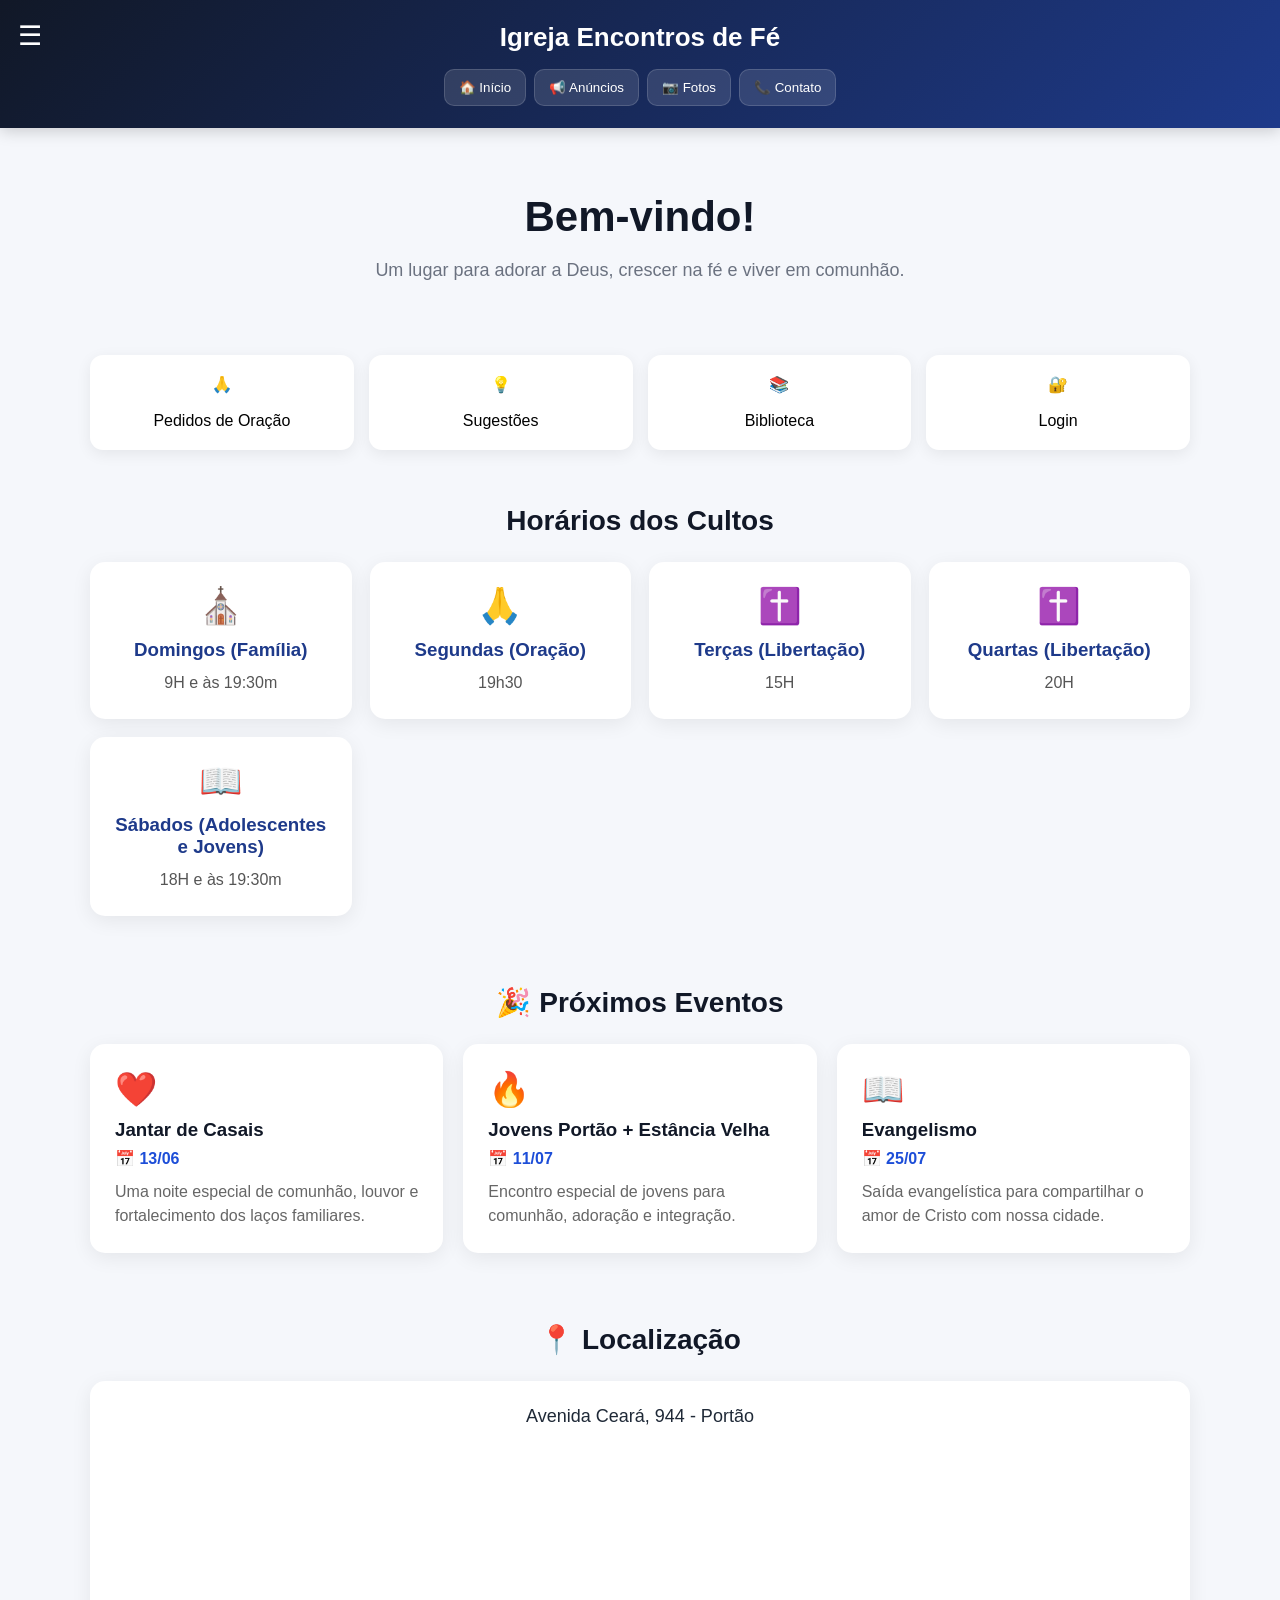
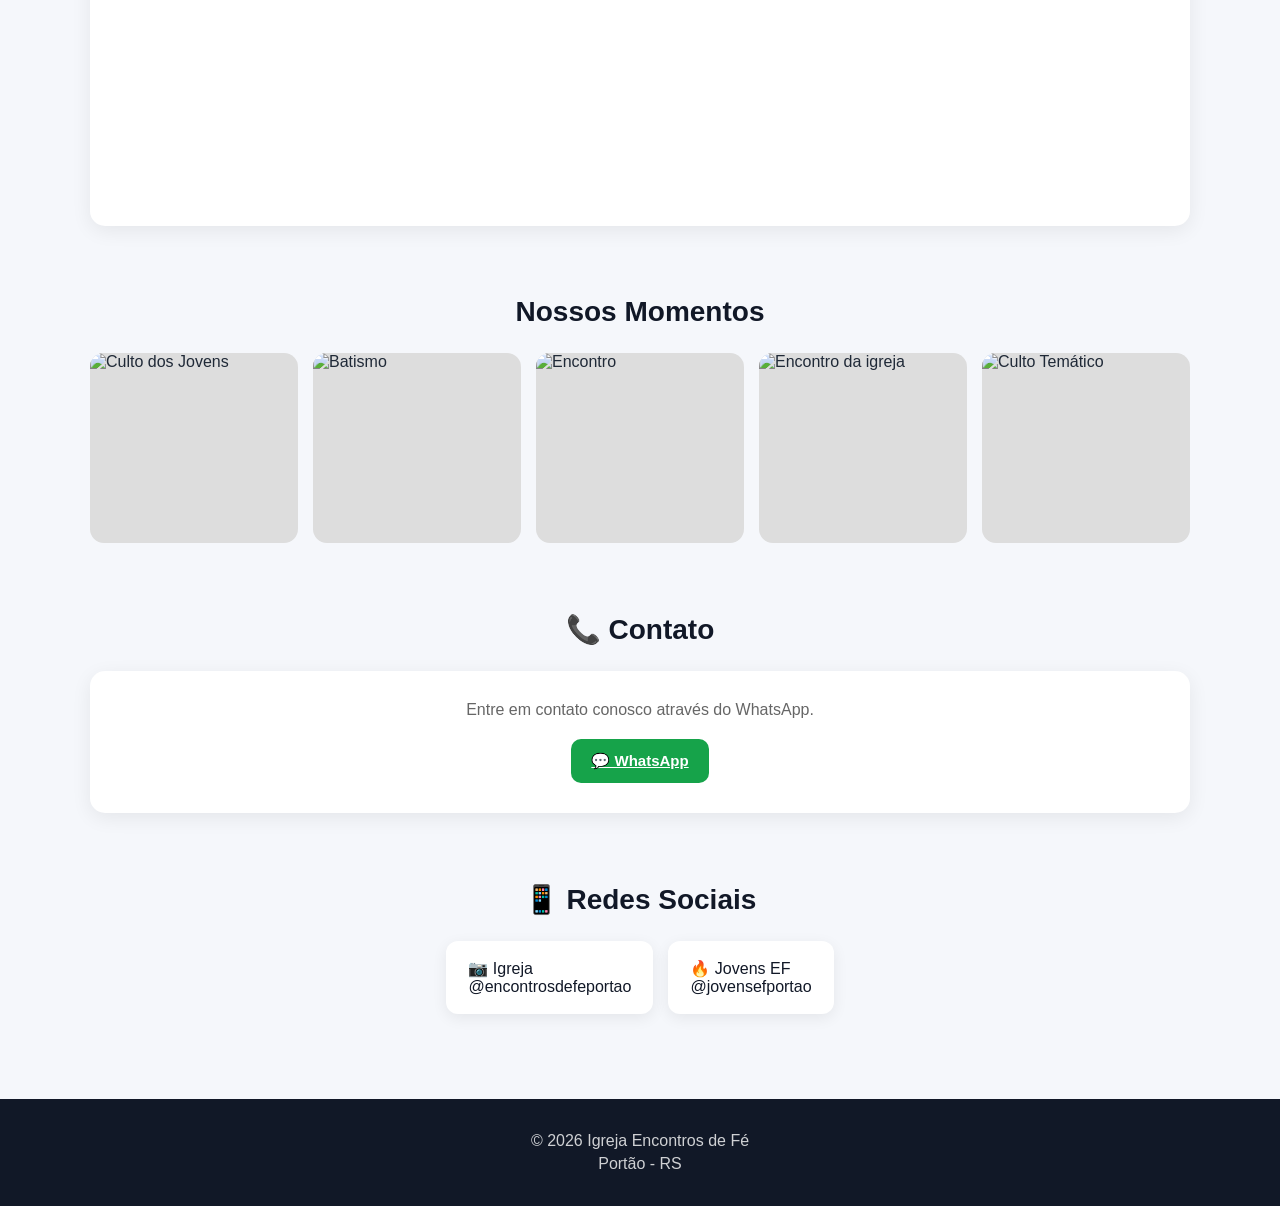
==== index.html @ 77d21efe "Criar index.html" ====
<!DOCTYPE html>
<html lang="pt-BR">
<head>
<meta charset="UTF-8">
<meta name="viewport" content="width=device-width, initial-scale=1.0">

<meta name="theme-color" content="#111827">
<meta name="description" content="Igreja Encontros de Fé - Portão/RS">

<title>Igreja Encontros de Fé</title>

<style>
*{
    margin:0;
    padding:0;
    box-sizing:border-box;
    font-family:Arial,Helvetica,sans-serif;
}

html{
    scroll-behavior:smooth;
}

body{
    background:#f5f7fb;
    color:#1f2937;
}

/* =========================
   HEADER
========================= */

header{
    background:linear-gradient(135deg,#111827,#1e3a8a);
    color:white;
    padding:22px 20px;
    text-align:center;
    position:sticky;
    top:0;
    z-index:1000;
    box-shadow:0 3px 15px rgba(0,0,0,.18);
}

header h1{
    font-size:26px;
    margin-bottom:16px;
}

.menu-btn{
    position:absolute;
    left:18px;
    top:20px;
    background:none;
    border:0;
    color:white;
    font-size:27px;
    cursor:pointer;
}

nav{
    display:flex;
    justify-content:center;
    flex-wrap:wrap;
    gap:8px;
}

nav button{
    background:rgba(255,255,255,.12);
    border:1px solid rgba(255,255,255,.15);
    color:white;
    padding:10px 14px;
    border-radius:10px;
    cursor:pointer;
    transition:.2s;
}

nav button:hover{
    background:white;
    color:#1e3a8a;
}

/* =========================
   MENU MOBILE
========================= */

.mobile-menu{
    display:none;
    background:#111827;
    padding:12px;
}

.mobile-menu button{
    width:100%;
    padding:13px;
    margin:4px 0;
    background:#1f2937;
    border:0;
    color:white;
    border-radius:8px;
    text-align:left;
}

/* =========================
   CONTAINER
========================= */

.container{
    width:min(1100px,92%);
    margin:auto;
}

/* =========================
   HERO
========================= */

.hero{
    text-align:center;
    padding:65px 20px 50px;
}

.hero h2{
    font-size:42px;
    color:#111827;
    margin-bottom:15px;
}

.hero p{
    font-size:18px;
    color:#6b7280;
    max-width:650px;
    margin:auto;
    line-height:1.6;
}

/* =========================
   SEÇÕES
========================= */

section{
    padding:35px 0;
}

.section-title{
    text-align:center;
    font-size:28px;
    margin-bottom:25px;
    color:#111827;
}

/* =========================
   CULTOS
========================= */

.cultos{
    display:grid;
    grid-template-columns:repeat(auto-fit,minmax(210px,1fr));
    gap:18px;
}

.culto{
    background:white;
    border-radius:15px;
    padding:24px 18px;
    text-align:center;
    box-shadow:0 5px 20px rgba(0,0,0,.07);
    transition:.2s;
}

.culto:hover{
    transform:translateY(-4px);
}

.culto .icone{
    font-size:35px;
    margin-bottom:12px;
}

.culto h3{
    margin-bottom:10px;
    color:#1e3a8a;
}

.culto p{
    color:#555;
    line-height:1.5;
}

/* =========================
   EVENTOS
========================= */

.eventos{
    display:grid;
    grid-template-columns:repeat(auto-fit,minmax(250px,1fr));
    gap:20px;
}

.evento{
    background:white;
    border-radius:15px;
    padding:25px;
    box-shadow:0 5px 20px rgba(0,0,0,.07);
}

.evento .icone{
    font-size:34px;
    margin-bottom:10px;
}

.evento h3{
    color:#111827;
    margin-bottom:8px;
}

.data{
    color:#1d4ed8;
    font-weight:bold;
    margin-bottom:12px;
}

.evento p{
    color:#666;
    line-height:1.5;
}

/* =========================
   LOCALIZAÇÃO
========================= */

.localizacao{
    background:white;
    border-radius:15px;
    padding:25px;
    box-shadow:0 5px 20px rgba(0,0,0,.07);
}

.endereco{
    text-align:center;
    font-size:18px;
    margin-bottom:20px;
}

.mapa{
    width:100%;
    height:350px;
    border:0;
    border-radius:12px;
}

/* =========================
   FOTOS
========================= */

.fotos{
    display:grid;
    grid-template-columns:repeat(auto-fit,minmax(180px,1fr));
    gap:15px;
}

.foto{
    height:190px;
    border-radius:14px;
    overflow:hidden;
    background:#ddd;
}

.foto img{
    width:100%;
    height:100%;
    object-fit:cover;
    transition:.3s;
}

.foto img:hover{
    transform:scale(1.05);
}

/* =========================
   CONTATO
========================= */

.contato{
    text-align:center;
    background:white;
    border-radius:15px;
    padding:30px 20px;
    box-shadow:0 5px 20px rgba(0,0,0,.07);
}

.contato p{
    margin-bottom:20px;
    color:#666;
}

.btn{
    border:0;
    padding:13px 20px;
    border-radius:10px;
    cursor:pointer;
    font-size:15px;
    font-weight:bold;
    transition:.2s;
}

.btn:hover{
    transform:translateY(-2px);
}

.btn-primary{
    background:#2563eb;
    color:white;
}

.btn-success{
    background:#16a34a;
    color:white;
}

.btn-dark{
    background:#111827;
    color:white;
}

.botoes{
    display:flex;
    justify-content:center;
    flex-wrap:wrap;
    gap:10px;
}

/* =========================
   REDES SOCIAIS
========================= */

.redes{
    display:flex;
    justify-content:center;
    flex-wrap:wrap;
    gap:15px;
}

.rede{
    background:white;
    padding:18px 22px;
    border-radius:12px;
    text-decoration:none;
    color:#111827;
    box-shadow:0 4px 15px rgba(0,0,0,.07);
    transition:.2s;
}

.rede:hover{
    transform:translateY(-3px);
}

/* =========================
   BOTÕES EXTRAS
========================= */

.acoes{
    display:grid;
    grid-template-columns:repeat(auto-fit,minmax(190px,1fr));
    gap:15px;
    margin:20px 0;
}

.acao{
    background:white;
    border:0;
    padding:20px;
    border-radius:13px;
    cursor:pointer;
    font-size:16px;
    box-shadow:0 4px 15px rgba(0,0,0,.07);
    transition:.2s;
}

.acao:hover{
    transform:translateY(-3px);
    background:#eff6ff;
}

/* =========================
   FOOTER
========================= */

footer{
    margin-top:50px;
    background:#111827;
    color:white;
    text-align:center;
    padding:28px 20px;
}

footer p{
    opacity:.8;
    margin:5px;
}

/* =========================
   MODAL
========================= */

.modal{
    display:none;
    position:fixed;
    inset:0;
    background:rgba(0,0,0,.65);
    z-index:2000;
    align-items:center;
    justify-content:center;
    padding:20px;
}

.modal-content{
    background:white;
    width:min(500px,100%);
    max-height:90vh;
    overflow:auto;
    border-radius:16px;
    padding:25px;
    position:relative;
}

.fechar{
    position:absolute;
    right:18px;
    top:14px;
    border:0;
    background:none;
    font-size:25px;
    cursor:pointer;
}

.modal-content h2{
    margin-bottom:18px;
    color:#111827;
}

.modal-content p{
    color:#666;
    line-height:1.6;
    margin-bottom:15px;
}

input,
textarea{
    width:100%;
    padding:13px;
    border:1px solid #d1d5db;
    border-radius:9px;
    margin:7px 0 14px;
    font-size:15px;
}

textarea{
    min-height:130px;
    resize:vertical;
}

label{
    font-weight:bold;
    font-size:14px;
}

/* =========================
   RESPONSIVO
========================= */

@media(max-width:700px){

    header h1{
        font-size:21px;
        margin-left:30px;
        margin-right:30px;
    }

    nav{
        display:none;
    }

    .mobile-menu{
        display:none;
    }

    .hero{
        padding-top:45px;
    }

    .hero h2{
        font-size:32px;
    }

    .hero p{
        font-size:16px;
    }

    .mapa{
        height:280px;
    }
}
</style>
</head>

<body>

<!-- =========================
     CABEÇALHO
========================= -->

<header>

    <button class="menu-btn" onclick="toggleMenu()">☰</button>

    <h1>Igreja Encontros de Fé</h1>

    <nav>
        <button onclick="irPara('inicio')">🏠 Início</button>
        <button onclick="abrirEventos()">📢 Anúncios</button>
        <button onclick="irPara('fotos')">📷 Fotos</button>
        <button onclick="irPara('contato')">📞 Contato</button>
    </nav>

</header>

<div class="mobile-menu" id="mobileMenu">

    <button onclick="irPara('inicio')">🏠 Início</button>
    <button onclick="abrirEventos()">📢 Anúncios</button>
    <button onclick="irPara('fotos')">📷 Fotos</button>
    <button onclick="irPara('contato')">📞 Contato</button>

</div>

<!-- =========================
     CONTEÚDO
========================= -->

<main id="inicio">

<div class="container">

    <section class="hero">

        <h2>Bem-vindo!</h2>

        <p>
            Um lugar para adorar a Deus, crescer na fé
            e viver em comunhão.
        </p>

    </section>


    <!-- =========================
         AÇÕES
    ========================= -->

    <div class="acoes">

        <button class="acao" onclick="abrirModal('oracao')">
            🙏<br><br>
            Pedidos de Oração
        </button>

        <button class="acao" onclick="abrirModal('sugestao')">
            💡<br><br>
            Sugestões
        </button>

        <button class="acao" onclick="abrirModal('biblioteca')">
            📚<br><br>
            Biblioteca
        </button>

        <button class="acao" onclick="abrirModal('login')">
            🔐<br><br>
            Login
        </button>

    </div>


    <!-- =========================
         CULTOS
    ========================= -->

    <section>

        <h2 class="section-title">
            Horários dos Cultos
        </h2>

        <div class="cultos">

            <div class="culto">
                <div class="icone">⛪</div>
                <h3>Domingos (Família)</h3>
                <p>9H e às 19:30m</p>
            </div>

            <div class="culto">
                <div class="icone">🙏</div>
                <h3>Segundas (Oração)</h3>
                <p>19h30</p>
            </div>

            <div class="culto">
                <div class="icone">✝️</div>
                <h3>Terças (Libertação)</h3>
                <p>15H</p>
            </div>

            <div class="culto">
                <div class="icone">✝️</div>
                <h3>Quartas (Libertação)</h3>
                <p>20H</p>
            </div>

            <div class="culto">
                <div class="icone">📖</div>
                <h3>Sábados (Adolescentes e Jovens)</h3>
                <p>18H e às 19:30m</p>
            </div>

        </div>

    </section>


    <!-- =========================
         EVENTOS
    ========================= -->

    <section id="eventos">

        <h2 class="section-title">
            🎉 Próximos Eventos
        </h2>

        <div class="eventos">

            <div class="evento">

                <div class="icone">❤️</div>

                <h3>Jantar de Casais</h3>

                <div class="data">
                    📅 13/06
                </div>

                <p>
                    Uma noite especial de comunhão,
                    louvor e fortalecimento dos laços familiares.
                </p>

            </div>


            <div class="evento">

                <div class="icone">🔥</div>

                <h3>Jovens Portão + Estância Velha</h3>

                <div class="data">
                    📅 11/07
                </div>

                <p>
                    Encontro especial de jovens para
                    comunhão, adoração e integração.
                </p>

            </div>


            <div class="evento">

                <div class="icone">📖</div>

                <h3>Evangelismo</h3>

                <div class="data">
                    📅 25/07
                </div>

                <p>
                    Saída evangelística para compartilhar
                    o amor de Cristo com nossa cidade.
                </p>

            </div>

        </div>

    </section>


    <!-- =========================
         LOCALIZAÇÃO
    ========================= -->

    <section>

        <h2 class="section-title">
            📍 Localização
        </h2>

        <div class="localizacao">

            <div class="endereco">
                Avenida Ceará, 944 - Portão
            </div>

            <iframe
                class="mapa"
                src="https://www.google.com/maps?q=Avenida+Ceará,+944,+Portão,+RS&output=embed"
                loading="lazy">
            </iframe>

        </div>

    </section>


    <!-- =========================
         FOTOS
    ========================= -->

    <section id="fotos">

        <h2 class="section-title">
            Nossos Momentos
        </h2>

        <div class="fotos">

            <div class="foto">
                <img
                    src="https://images.unsplash.com/photo-1438032005730-c779502df39b?auto=format&fit=crop&w=700&q=80"
                    alt="Culto dos Jovens">
            </div>

            <div class="foto">
                <img
                    src="https://images.unsplash.com/photo-1507692049790-de58290a4334?auto=format&fit=crop&w=700&q=80"
                    alt="Batismo">
            </div>

            <div class="foto">
                <img
                    src="https://images.unsplash.com/photo-1519491050282-cf00c82424b4?auto=format&fit=crop&w=700&q=80"
                    alt="Encontro">
            </div>

            <div class="foto">
                <img
                    src="https://images.unsplash.com/photo-1478147427282-58a87a120781?auto=format&fit=crop&w=700&q=80"
                    alt="Encontro da igreja">
            </div>

            <div class="foto">
                <img
                    src="https://images.unsplash.com/photo-1490730141103-6cac27aaab94?auto=format&fit=crop&w=700&q=80"
                    alt="Culto Temático">
            </div>

        </div>

    </section>


    <!-- =========================
         CONTATO
    ========================= -->

    <section id="contato">

        <h2 class="section-title">
            📞 Contato
        </h2>

        <div class="contato">

            <p>
                Entre em contato conosco através do WhatsApp.
            </p>

            <div class="botoes">

                <!--
                TROQUE O NÚMERO ABAIXO PELO WHATSAPP DA IGREJA
                Exemplo:
                https://wa.me/5551999999999
                -->

                <a
                    class="btn btn-success"
                    href="https://wa.me/"
                    target="_blank">
                    💬 WhatsApp
                </a>

            </div>

        </div>

    </section>


    <!-- =========================
         REDES SOCIAIS
    ========================= -->

    <section>

        <h2 class="section-title">
            📱 Redes Sociais
        </h2>

        <div class="redes">

            <a
                class="rede"
                href="https://www.instagram.com/encontrosdefeportao/"
                target="_blank">

                📷 Igreja
                <br>
                @encontrosdefeportao

            </a>


            <a
                class="rede"
                href="https://www.instagram.com/jovensefportao/"
                target="_blank">

                🔥 Jovens EF
                <br>
                @jovensefportao

            </a>

        </div>

    </section>

</div>

</main>


<!-- =========================
     FOOTER
========================= -->

<footer>

    <p>© 2026 Igreja Encontros de Fé</p>

    <p>
        Portão - RS
    </p>

</footer>


<!-- =========================
     MODAL - ORAÇÃO
========================= -->

<div class="modal" id="modal-oracao">

    <div class="modal-content">

        <button class="fechar" onclick="fecharModal('oracao')">
            ×
        </button>

        <h2>🙏 Pedido de Oração</h2>

        <p>
            Compartilhe seu pedido de oração conosco.
        </p>

        <form onsubmit="enviarFormulario(event,'Pedido de oração')">

            <label>Nome</label>

            <input
                type="text"
                id="nomeOracao"
                required
                placeholder="Seu nome">

            <label>Pedido</label>

            <textarea
                id="pedidoOracao"
                required
                placeholder="Digite seu pedido de oração..."></textarea>

            <button class="btn btn-primary" type="submit">
                Enviar Pedido
            </button>

        </form>

    </div>

</div>


<!-- =========================
     MODAL - SUGESTÃO
========================= -->

<div class="modal" id="modal-sugestao">

    <div class="modal-content">

        <button class="fechar" onclick="fecharModal('sugestao')">
            ×
        </button>

        <h2>💡 Sugestões</h2>

        <p>
            Tem alguma sugestão para nossa igreja?
            Envie para nós.
        </p>

        <form onsubmit="enviarFormulario(event,'Sugestão')">

            <label>Nome</label>

            <input
                type="text"
                required
                placeholder="Seu nome">

            <label>Sugestão</label>

            <textarea
                required
                placeholder="Digite sua sugestão..."></textarea>

            <button class="btn btn-primary" type="submit">
                Enviar Sugestão
            </button>

        </form>

    </div>

</div>


<!-- =========================
     MODAL - BIBLIOTECA
========================= -->

<div class="modal" id="modal-biblioteca">

    <div class="modal-content">

        <button class="fechar" onclick="fecharModal('biblioteca')">
            ×
        </button>

        <h2>📚 Biblioteca</h2>

        <p>
            Materiais, estudos bíblicos e conteúdos
            disponibilizados pela Igreja Encontros de Fé.
        </p>

        <p>
            Em breve novos materiais estarão disponíveis.
        </p>

        <button
            class="btn btn-dark"
            onclick="fecharModal('biblioteca')">

            Fechar

        </button>

    </div>

</div>


<!-- =========================
     MODAL - LOGIN
========================= -->

<div class="modal" id="modal-login">

    <div class="modal-content">

        <button class="fechar" onclick="fecharModal('login')">
            ×
        </button>

        <h2>🔐 Login</h2>

        <p>
            Área administrativa da igreja.
        </p>

        <form onsubmit="login(event)">

            <label>E-mail</label>

            <input
                type="email"
                id="email"
                required
                placeholder="seu@email.com">

            <label>Senha</label>

            <input
                type="password"
                id="senha"
                required
                placeholder="Sua senha">

            <button
                type="submit"
                class="btn btn-primary">

                Entrar

            </button>

        </form>

    </div>

</div>


<script>

/* =========================
   NAVEGAÇÃO
========================= */

function irPara(id){

    const elemento = document.getElementById(id);

    if(elemento){
        elemento.scrollIntoView({
            behavior:"smooth"
        });
    }

    fecharMenu();
}


/* =========================
   MENU MOBILE
========================= */

function toggleMenu(){

    const menu = document.getElementById("mobileMenu");

    if(menu.style.display === "block"){
        menu.style.display = "none";
    }else{
        menu.style.display = "block";
    }

}


function fecharMenu(){

    document.getElementById("mobileMenu").style.display = "none";

}


/* =========================
   EVENTOS
========================= */

function abrirEventos(){

    const elemento = document.getElementById("eventos");

    elemento.scrollIntoView({
        behavior:"smooth"
    });

    fecharMenu();

}


/* =========================
   MODAIS
========================= */

function abrirModal(nome){

    const modal = document.getElementById("modal-" + nome);

    if(modal){
        modal.style.display = "flex";
    }

}


function fecharModal(nome){

    const modal = document.getElementById("modal-" + nome);

    if(modal){
        modal.style.display = "none";
    }

}


/* Fecha clicando fora */

window.addEventListener("click",function(event){

    if(event.target.classList.contains("modal")){

        event.target.style.display = "none";

    }

});


/* =========================
   FORMULÁRIOS
========================= */

function enviarFormulario(event,tipo){

    event.preventDefault();

    alert(
        tipo +
        " recebido!\n\nObrigado por participar e contribuir com a igreja."
    );

    event.target.reset();

}


/* =========================
   LOGIN
========================= */

function login(event){

    event.preventDefault();

    const email =
        document.getElementById("email").value;

    alert(
        "Login solicitado para:\n" +
        email +
        "\n\nA autenticação precisa ser conectada ao Firebase."
    );

}

</script>

</body>
</html>
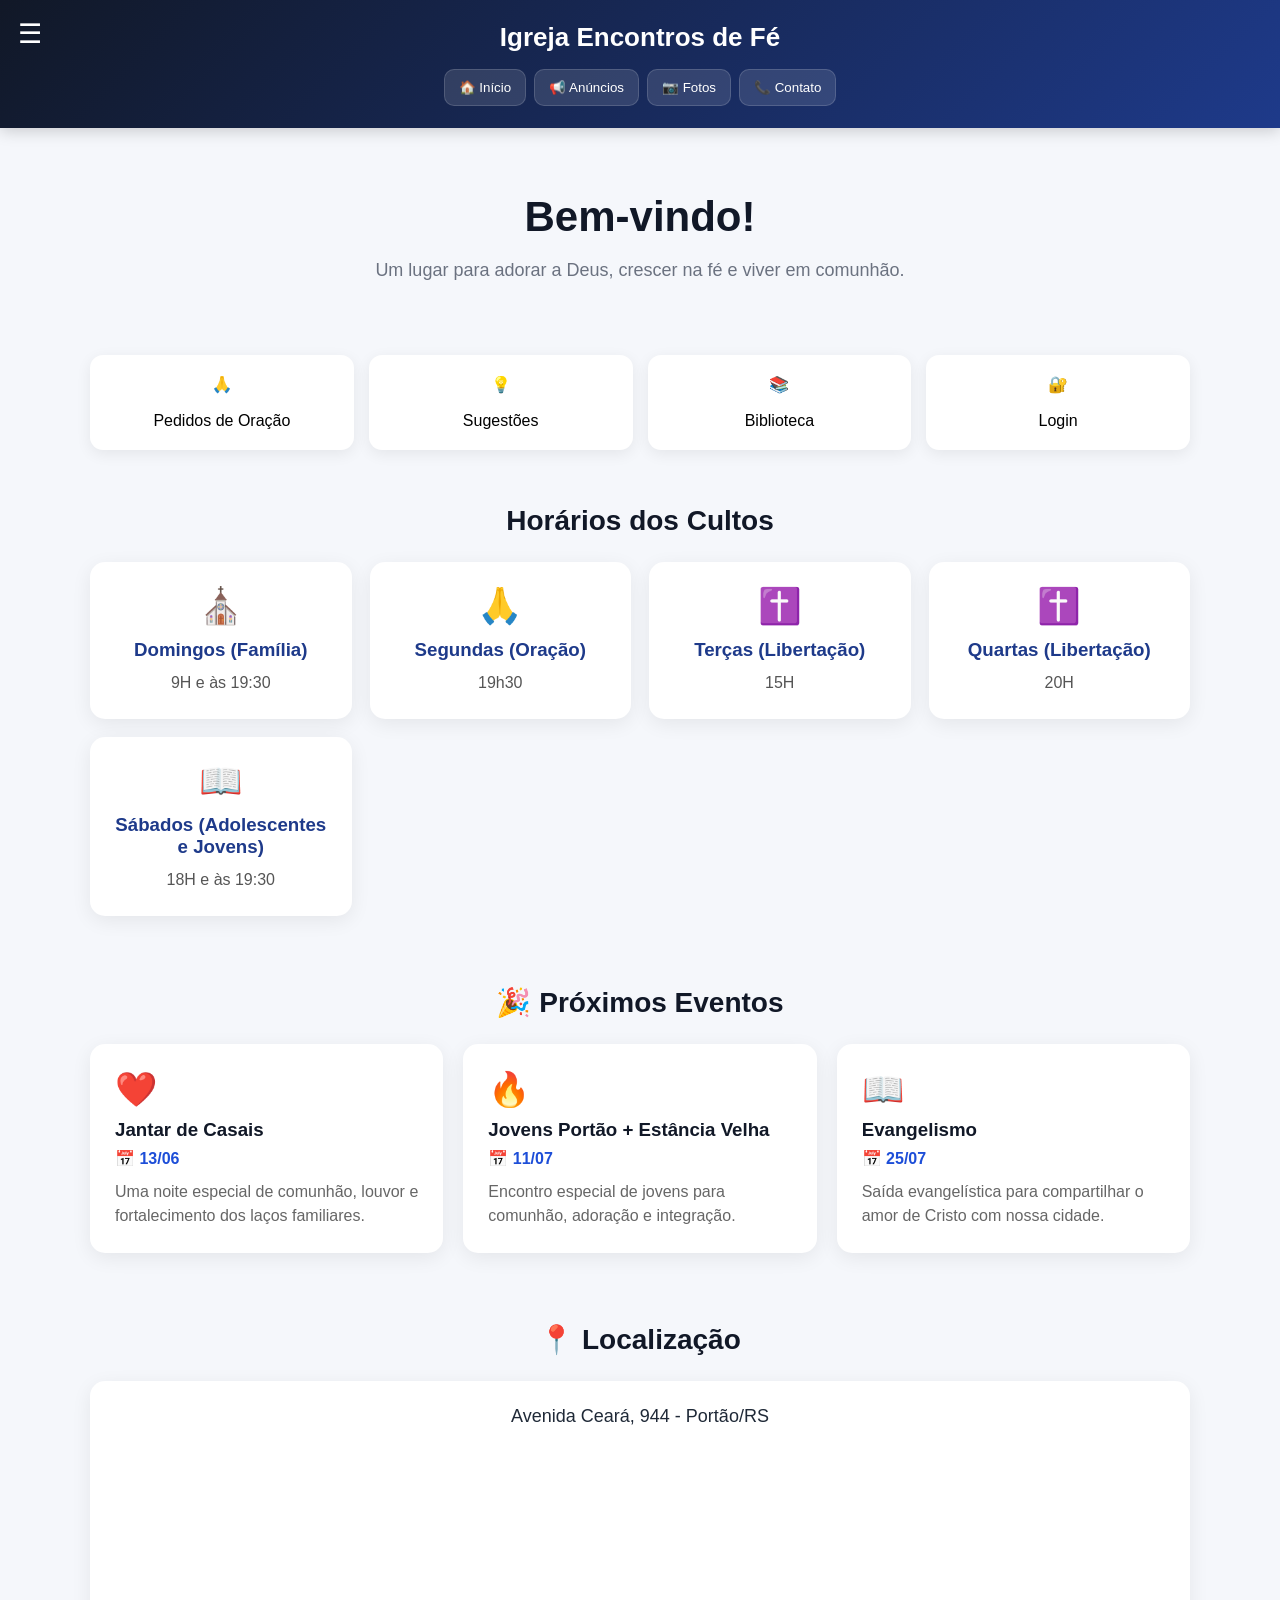
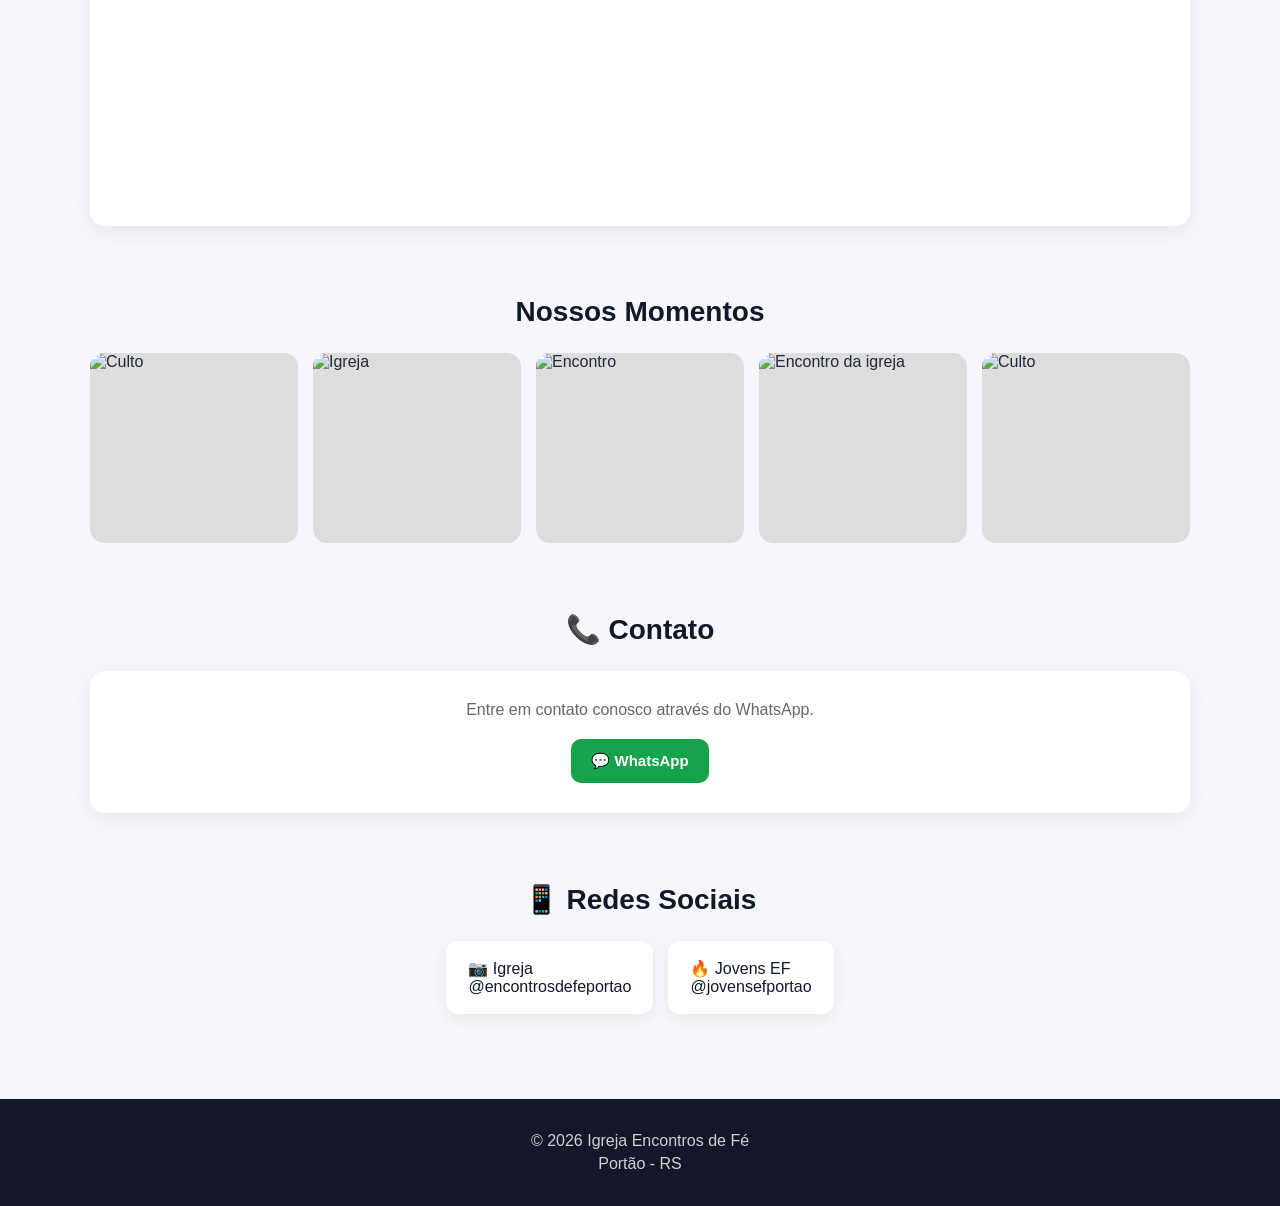
==== commit 58b6a3f2: "Atualizar o index.html" ====
--- a/index.html
+++ b/index.html
@@ -1,15 +1,11 @@
-<!DOCTYPE html>
-<html lang="pt-BR">
+<!DOCTYPE html><html lang="pt-BR">
 <head>
 <meta charset="UTF-8">
 <meta name="viewport" content="width=device-width, initial-scale=1.0">
-
 <meta name="theme-color" content="#111827">
 <meta name="description" content="Igreja Encontros de Fé - Portão/RS">
-
-<title>Igreja Encontros de Fé</title>
-
-<style>
+<meta name="mobile-web-app-capable" content="yes">
+<meta name="apple-mobile-web-app-capable" content="yes"><title>Igreja Encontros de Fé</title><style>
 *{
     margin:0;
     padding:0;
@@ -26,9 +22,7 @@
     color:#1f2937;
 }
 
-/* =========================
-   HEADER
-========================= */
+/* HEADER */
 
 header{
     background:linear-gradient(135deg,#111827,#1e3a8a);
@@ -49,7 +43,7 @@
 .menu-btn{
     position:absolute;
     left:18px;
-    top:20px;
+    top:18px;
     background:none;
     border:0;
     color:white;
@@ -71,17 +65,9 @@
     padding:10px 14px;
     border-radius:10px;
     cursor:pointer;
-    transition:.2s;
-}
-
-nav button:hover{
-    background:white;
-    color:#1e3a8a;
-}
-
-/* =========================
-   MENU MOBILE
-========================= */
+}
+
+/* MENU MOBILE */
 
 .mobile-menu{
     display:none;
@@ -98,20 +84,17 @@
     color:white;
     border-radius:8px;
     text-align:left;
-}
-
-/* =========================
-   CONTAINER
-========================= */
+    cursor:pointer;
+}
+
+/* CONTAINER */
 
 .container{
     width:min(1100px,92%);
     margin:auto;
 }
 
-/* =========================
-   HERO
-========================= */
+/* HERO */
 
 .hero{
     text-align:center;
@@ -132,9 +115,7 @@
     line-height:1.6;
 }
 
-/* =========================
-   SEÇÕES
-========================= */
+/* SEÇÕES */
 
 section{
     padding:35px 0;
@@ -147,215 +128,7 @@
     color:#111827;
 }
 
-/* =========================
-   CULTOS
-========================= */
-
-.cultos{
-    display:grid;
-    grid-template-columns:repeat(auto-fit,minmax(210px,1fr));
-    gap:18px;
-}
-
-.culto{
-    background:white;
-    border-radius:15px;
-    padding:24px 18px;
-    text-align:center;
-    box-shadow:0 5px 20px rgba(0,0,0,.07);
-    transition:.2s;
-}
-
-.culto:hover{
-    transform:translateY(-4px);
-}
-
-.culto .icone{
-    font-size:35px;
-    margin-bottom:12px;
-}
-
-.culto h3{
-    margin-bottom:10px;
-    color:#1e3a8a;
-}
-
-.culto p{
-    color:#555;
-    line-height:1.5;
-}
-
-/* =========================
-   EVENTOS
-========================= */
-
-.eventos{
-    display:grid;
-    grid-template-columns:repeat(auto-fit,minmax(250px,1fr));
-    gap:20px;
-}
-
-.evento{
-    background:white;
-    border-radius:15px;
-    padding:25px;
-    box-shadow:0 5px 20px rgba(0,0,0,.07);
-}
-
-.evento .icone{
-    font-size:34px;
-    margin-bottom:10px;
-}
-
-.evento h3{
-    color:#111827;
-    margin-bottom:8px;
-}
-
-.data{
-    color:#1d4ed8;
-    font-weight:bold;
-    margin-bottom:12px;
-}
-
-.evento p{
-    color:#666;
-    line-height:1.5;
-}
-
-/* =========================
-   LOCALIZAÇÃO
-========================= */
-
-.localizacao{
-    background:white;
-    border-radius:15px;
-    padding:25px;
-    box-shadow:0 5px 20px rgba(0,0,0,.07);
-}
-
-.endereco{
-    text-align:center;
-    font-size:18px;
-    margin-bottom:20px;
-}
-
-.mapa{
-    width:100%;
-    height:350px;
-    border:0;
-    border-radius:12px;
-}
-
-/* =========================
-   FOTOS
-========================= */
-
-.fotos{
-    display:grid;
-    grid-template-columns:repeat(auto-fit,minmax(180px,1fr));
-    gap:15px;
-}
-
-.foto{
-    height:190px;
-    border-radius:14px;
-    overflow:hidden;
-    background:#ddd;
-}
-
-.foto img{
-    width:100%;
-    height:100%;
-    object-fit:cover;
-    transition:.3s;
-}
-
-.foto img:hover{
-    transform:scale(1.05);
-}
-
-/* =========================
-   CONTATO
-========================= */
-
-.contato{
-    text-align:center;
-    background:white;
-    border-radius:15px;
-    padding:30px 20px;
-    box-shadow:0 5px 20px rgba(0,0,0,.07);
-}
-
-.contato p{
-    margin-bottom:20px;
-    color:#666;
-}
-
-.btn{
-    border:0;
-    padding:13px 20px;
-    border-radius:10px;
-    cursor:pointer;
-    font-size:15px;
-    font-weight:bold;
-    transition:.2s;
-}
-
-.btn:hover{
-    transform:translateY(-2px);
-}
-
-.btn-primary{
-    background:#2563eb;
-    color:white;
-}
-
-.btn-success{
-    background:#16a34a;
-    color:white;
-}
-
-.btn-dark{
-    background:#111827;
-    color:white;
-}
-
-.botoes{
-    display:flex;
-    justify-content:center;
-    flex-wrap:wrap;
-    gap:10px;
-}
-
-/* =========================
-   REDES SOCIAIS
-========================= */
-
-.redes{
-    display:flex;
-    justify-content:center;
-    flex-wrap:wrap;
-    gap:15px;
-}
-
-.rede{
-    background:white;
-    padding:18px 22px;
-    border-radius:12px;
-    text-decoration:none;
-    color:#111827;
-    box-shadow:0 4px 15px rgba(0,0,0,.07);
-    transition:.2s;
-}
-
-.rede:hover{
-    transform:translateY(-3px);
-}
-
-/* =========================
-   BOTÕES EXTRAS
-========================= */
+/* AÇÕES */
 
 .acoes{
     display:grid;
@@ -380,9 +153,203 @@
     background:#eff6ff;
 }
 
-/* =========================
-   FOOTER
-========================= */
+/* CULTOS */
+
+.cultos{
+    display:grid;
+    grid-template-columns:repeat(auto-fit,minmax(210px,1fr));
+    gap:18px;
+}
+
+.culto{
+    background:white;
+    border-radius:15px;
+    padding:24px 18px;
+    text-align:center;
+    box-shadow:0 5px 20px rgba(0,0,0,.07);
+    transition:.2s;
+}
+
+.culto:hover{
+    transform:translateY(-4px);
+}
+
+.culto .icone{
+    font-size:35px;
+    margin-bottom:12px;
+}
+
+.culto h3{
+    margin-bottom:10px;
+    color:#1e3a8a;
+}
+
+.culto p{
+    color:#555;
+    line-height:1.5;
+}
+
+/* EVENTOS */
+
+.eventos{
+    display:grid;
+    grid-template-columns:repeat(auto-fit,minmax(250px,1fr));
+    gap:20px;
+}
+
+.evento{
+    background:white;
+    border-radius:15px;
+    padding:25px;
+    box-shadow:0 5px 20px rgba(0,0,0,.07);
+}
+
+.evento .icone{
+    font-size:34px;
+    margin-bottom:10px;
+}
+
+.evento h3{
+    color:#111827;
+    margin-bottom:8px;
+}
+
+.data{
+    color:#1d4ed8;
+    font-weight:bold;
+    margin-bottom:12px;
+}
+
+.evento p{
+    color:#666;
+    line-height:1.5;
+}
+
+/* LOCALIZAÇÃO */
+
+.localizacao{
+    background:white;
+    border-radius:15px;
+    padding:25px;
+    box-shadow:0 5px 20px rgba(0,0,0,.07);
+}
+
+.endereco{
+    text-align:center;
+    font-size:18px;
+    margin-bottom:20px;
+}
+
+.mapa{
+    width:100%;
+    height:350px;
+    border:0;
+    border-radius:12px;
+}
+
+/* FOTOS */
+
+.fotos{
+    display:grid;
+    grid-template-columns:repeat(auto-fit,minmax(180px,1fr));
+    gap:15px;
+}
+
+.foto{
+    height:190px;
+    border-radius:14px;
+    overflow:hidden;
+    background:#ddd;
+}
+
+.foto img{
+    width:100%;
+    height:100%;
+    object-fit:cover;
+    transition:.3s;
+}
+
+.foto img:hover{
+    transform:scale(1.05);
+}
+
+/* CONTATO */
+
+.contato{
+    text-align:center;
+    background:white;
+    border-radius:15px;
+    padding:30px 20px;
+    box-shadow:0 5px 20px rgba(0,0,0,.07);
+}
+
+.contato p{
+    margin-bottom:20px;
+    color:#666;
+}
+
+.btn{
+    display:inline-block;
+    border:0;
+    padding:13px 20px;
+    border-radius:10px;
+    cursor:pointer;
+    font-size:15px;
+    font-weight:bold;
+    transition:.2s;
+    text-decoration:none;
+}
+
+.btn:hover{
+    transform:translateY(-2px);
+}
+
+.btn-primary{
+    background:#2563eb;
+    color:white;
+}
+
+.btn-success{
+    background:#16a34a;
+    color:white;
+}
+
+.btn-dark{
+    background:#111827;
+    color:white;
+}
+
+.botoes{
+    display:flex;
+    justify-content:center;
+    flex-wrap:wrap;
+    gap:10px;
+}
+
+/* REDES */
+
+.redes{
+    display:flex;
+    justify-content:center;
+    flex-wrap:wrap;
+    gap:15px;
+}
+
+.rede{
+    background:white;
+    padding:18px 22px;
+    border-radius:12px;
+    text-decoration:none;
+    color:#111827;
+    box-shadow:0 4px 15px rgba(0,0,0,.07);
+    transition:.2s;
+}
+
+.rede:hover{
+    transform:translateY(-3px);
+}
+
+/* FOOTER */
 
 footer{
     margin-top:50px;
@@ -397,9 +364,7 @@
     margin:5px;
 }
 
-/* =========================
-   MODAL
-========================= */
+/* MODAL */
 
 .modal{
     display:none;
@@ -463,9 +428,7 @@
     font-size:14px;
 }
 
-/* =========================
-   RESPONSIVO
-========================= */
+/* RESPONSIVO */
 
 @media(max-width:700px){
 
@@ -479,10 +442,6 @@
         display:none;
     }
 
-    .mobile-menu{
-        display:none;
-    }
-
     .hero{
         padding-top:45px;
     }
@@ -498,578 +457,473 @@
     .mapa{
         height:280px;
     }
-}
-</style>
-</head>
-
-<body>
-
-<!-- =========================
-     CABEÇALHO
-========================= -->
-
-<header>
-
-    <button class="menu-btn" onclick="toggleMenu()">☰</button>
-
-    <h1>Igreja Encontros de Fé</h1>
-
-    <nav>
-        <button onclick="irPara('inicio')">🏠 Início</button>
-        <button onclick="abrirEventos()">📢 Anúncios</button>
-        <button onclick="irPara('fotos')">📷 Fotos</button>
-        <button onclick="irPara('contato')">📞 Contato</button>
-    </nav>
-
-</header>
-
-<div class="mobile-menu" id="mobileMenu">
-
+
+    .foto{
+        height:170px;
+    }
+}
+</style></head><body><header><button class="menu-btn" onclick="toggleMenu()" aria-label="Abrir menu">
+    ☰
+</button>
+
+<h1>Igreja Encontros de Fé</h1>
+
+<nav>
     <button onclick="irPara('inicio')">🏠 Início</button>
     <button onclick="abrirEventos()">📢 Anúncios</button>
     <button onclick="irPara('fotos')">📷 Fotos</button>
     <button onclick="irPara('contato')">📞 Contato</button>
+</nav>
+
+</header><div class="mobile-menu" id="mobileMenu"><button onclick="irPara('inicio')">🏠 Início</button>
+<button onclick="abrirEventos()">📢 Anúncios</button>
+<button onclick="irPara('fotos')">📷 Fotos</button>
+<button onclick="irPara('contato')">📞 Contato</button>
+
+</div><main id="inicio"><div class="container"><section class="hero">
+
+    <h2>Bem-vindo!</h2>
+
+    <p>
+        Um lugar para adorar a Deus, crescer na fé
+        e viver em comunhão.
+    </p>
+
+</section>
+
+<div class="acoes">
+
+    <button class="acao" onclick="abrirModal('oracao')">
+        🙏<br><br>
+        Pedidos de Oração
+    </button>
+
+    <button class="acao" onclick="abrirModal('sugestao')">
+        💡<br><br>
+        Sugestões
+    </button>
+
+    <button class="acao" onclick="abrirModal('biblioteca')">
+        📚<br><br>
+        Biblioteca
+    </button>
+
+    <button class="acao" onclick="abrirModal('login')">
+        🔐<br><br>
+        Login
+    </button>
 
 </div>
 
-<!-- =========================
-     CONTEÚDO
-========================= -->
-
-<main id="inicio">
-
-<div class="container">
-
-    <section class="hero">
-
-        <h2>Bem-vindo!</h2>
+<section>
+
+    <h2 class="section-title">
+        Horários dos Cultos
+    </h2>
+
+    <div class="cultos">
+
+        <div class="culto">
+            <div class="icone">⛪</div>
+            <h3>Domingos (Família)</h3>
+            <p>9H e às 19:30</p>
+        </div>
+
+        <div class="culto">
+            <div class="icone">🙏</div>
+            <h3>Segundas (Oração)</h3>
+            <p>19h30</p>
+        </div>
+
+        <div class="culto">
+            <div class="icone">✝️</div>
+            <h3>Terças (Libertação)</h3>
+            <p>15H</p>
+        </div>
+
+        <div class="culto">
+            <div class="icone">✝️</div>
+            <h3>Quartas (Libertação)</h3>
+            <p>20H</p>
+        </div>
+
+        <div class="culto">
+            <div class="icone">📖</div>
+            <h3>Sábados (Adolescentes e Jovens)</h3>
+            <p>18H e às 19:30</p>
+        </div>
+
+    </div>
+
+</section>
+
+<section id="eventos">
+
+    <h2 class="section-title">
+        🎉 Próximos Eventos
+    </h2>
+
+    <div class="eventos">
+
+        <div class="evento">
+
+            <div class="icone">❤️</div>
+
+            <h3>Jantar de Casais</h3>
+
+            <div class="data">
+                📅 13/06
+            </div>
+
+            <p>
+                Uma noite especial de comunhão,
+                louvor e fortalecimento dos laços familiares.
+            </p>
+
+        </div>
+
+        <div class="evento">
+
+            <div class="icone">🔥</div>
+
+            <h3>Jovens Portão + Estância Velha</h3>
+
+            <div class="data">
+                📅 11/07
+            </div>
+
+            <p>
+                Encontro especial de jovens para
+                comunhão, adoração e integração.
+            </p>
+
+        </div>
+
+        <div class="evento">
+
+            <div class="icone">📖</div>
+
+            <h3>Evangelismo</h3>
+
+            <div class="data">
+                📅 25/07
+            </div>
+
+            <p>
+                Saída evangelística para compartilhar
+                o amor de Cristo com nossa cidade.
+            </p>
+
+        </div>
+
+    </div>
+
+</section>
+
+<section>
+
+    <h2 class="section-title">
+        📍 Localização
+    </h2>
+
+    <div class="localizacao">
+
+        <div class="endereco">
+            Avenida Ceará, 944 - Portão/RS
+        </div>
+
+        <iframe
+            class="mapa"
+            src="https://www.google.com/maps?q=Avenida+Ceará,+944,+Portão,+RS&output=embed"
+            loading="lazy"
+            title="Localização da Igreja Encontros de Fé">
+        </iframe>
+
+    </div>
+
+</section>
+
+<section id="fotos">
+
+    <h2 class="section-title">
+        Nossos Momentos
+    </h2>
+
+    <div class="fotos">
+
+        <div class="foto">
+            <img
+                src="https://images.unsplash.com/photo-1438032005730-c779502df39b?auto=format&fit=crop&w=700&q=80"
+                alt="Culto">
+        </div>
+
+        <div class="foto">
+            <img
+                src="https://images.unsplash.com/photo-1507692049790-de58290a4334?auto=format&fit=crop&w=700&q=80"
+                alt="Igreja">
+        </div>
+
+        <div class="foto">
+            <img
+                src="https://images.unsplash.com/photo-1519491050282-cf00c82424b4?auto=format&fit=crop&w=700&q=80"
+                alt="Encontro">
+        </div>
+
+        <div class="foto">
+            <img
+                src="https://images.unsplash.com/photo-1478147427282-58a87a120781?auto=format&fit=crop&w=700&q=80"
+                alt="Encontro da igreja">
+        </div>
+
+        <div class="foto">
+            <img
+                src="https://images.unsplash.com/photo-1490730141103-6cac27aaab94?auto=format&fit=crop&w=700&q=80"
+                alt="Culto">
+        </div>
+
+    </div>
+
+</section>
+
+<section id="contato">
+
+    <h2 class="section-title">
+        📞 Contato
+    </h2>
+
+    <div class="contato">
 
         <p>
-            Um lugar para adorar a Deus, crescer na fé
-            e viver em comunhão.
+            Entre em contato conosco através do WhatsApp.
         </p>
 
-    </section>
-
-
-    <!-- =========================
-         AÇÕES
-    ========================= -->
-
-    <div class="acoes">
-
-        <button class="acao" onclick="abrirModal('oracao')">
-            🙏<br><br>
-            Pedidos de Oração
+        <div class="botoes">
+
+            <!--
+            COLOQUE O NÚMERO DA IGREJA AQUI.
+            Exemplo:
+            https://wa.me/5551999999999
+            -->
+
+            <a
+                class="btn btn-success"
+                href="https://wa.me/"
+                target="_blank"
+                rel="noopener">
+                💬 WhatsApp
+            </a>
+
+        </div>
+
+    </div>
+
+</section>
+
+<section>
+
+    <h2 class="section-title">
+        📱 Redes Sociais
+    </h2>
+
+    <div class="redes">
+
+        <a
+            class="rede"
+            href="https://www.instagram.com/encontrosdefeportao/"
+            target="_blank"
+            rel="noopener">
+
+            📷 Igreja
+            <br>
+            @encontrosdefeportao
+
+        </a>
+
+        <a
+            class="rede"
+            href="https://www.instagram.com/jovensefportao/"
+            target="_blank"
+            rel="noopener">
+
+            🔥 Jovens EF
+            <br>
+            @jovensefportao
+
+        </a>
+
+    </div>
+
+</section>
+
+</div></main><footer><p>© 2026 Igreja Encontros de Fé</p>
+<p>Portão - RS</p>
+
+</footer><!-- MODAL ORAÇÃO --><div class="modal" id="modal-oracao"><div class="modal-content">
+
+    <button class="fechar" onclick="fecharModal('oracao')">
+        ×
+    </button>
+
+    <h2>🙏 Pedido de Oração</h2>
+
+    <p>
+        Compartilhe seu pedido de oração conosco.
+    </p>
+
+    <form onsubmit="enviarFormulario(event,'Pedido de oração')">
+
+        <label for="nomeOracao">Nome</label>
+
+        <input
+            type="text"
+            id="nomeOracao"
+            required
+            placeholder="Seu nome">
+
+        <label for="pedidoOracao">Pedido</label>
+
+        <textarea
+            id="pedidoOracao"
+            required
+            placeholder="Digite seu pedido de oração..."></textarea>
+
+        <button class="btn btn-primary" type="submit">
+            Enviar Pedido
         </button>
 
-        <button class="acao" onclick="abrirModal('sugestao')">
-            💡<br><br>
-            Sugestões
+    </form>
+
+</div>
+
+</div><!-- MODAL SUGESTÃO --><div class="modal" id="modal-sugestao"><div class="modal-content">
+
+    <button class="fechar" onclick="fecharModal('sugestao')">
+        ×
+    </button>
+
+    <h2>💡 Sugestões</h2>
+
+    <p>
+        Tem alguma sugestão para nossa igreja?
+        Envie para nós.
+    </p>
+
+    <form onsubmit="enviarFormulario(event,'Sugestão')">
+
+        <label for="nomeSugestao">Nome</label>
+
+        <input
+            type="text"
+            id="nomeSugestao"
+            required
+            placeholder="Seu nome">
+
+        <label for="textoSugestao">Sugestão</label>
+
+        <textarea
+            id="textoSugestao"
+            required
+            placeholder="Digite sua sugestão..."></textarea>
+
+        <button class="btn btn-primary" type="submit">
+            Enviar Sugestão
         </button>
 
-        <button class="acao" onclick="abrirModal('biblioteca')">
-            📚<br><br>
-            Biblioteca
+    </form>
+
+</div>
+
+</div><!-- MODAL BIBLIOTECA --><div class="modal" id="modal-biblioteca"><div class="modal-content">
+
+    <button class="fechar" onclick="fecharModal('biblioteca')">
+        ×
+    </button>
+
+    <h2>📚 Biblioteca</h2>
+
+    <p>
+        Materiais, estudos bíblicos e conteúdos
+        disponibilizados pela Igreja Encontros de Fé.
+    </p>
+
+    <p>
+        Em breve novos materiais estarão disponíveis.
+    </p>
+
+    <button
+        class="btn btn-dark"
+        onclick="fecharModal('biblioteca')">
+
+        Fechar
+
+    </button>
+
+</div>
+
+</div><!-- MODAL LOGIN --><div class="modal" id="modal-login"><div class="modal-content">
+
+    <button class="fechar" onclick="fecharModal('login')">
+        ×
+    </button>
+
+    <h2>🔐 Login</h2>
+
+    <p>
+        Área administrativa da igreja.
+    </p>
+
+    <form onsubmit="login(event)">
+
+        <label for="email">E-mail</label>
+
+        <input
+            type="email"
+            id="email"
+            required
+            placeholder="seu@email.com">
+
+        <label for="senha">Senha</label>
+
+        <input
+            type="password"
+            id="senha"
+            required
+            placeholder="Sua senha">
+
+        <button
+            type="submit"
+            class="btn btn-primary">
+
+            Entrar
+
         </button>
 
-        <button class="acao" onclick="abrirModal('login')">
-            🔐<br><br>
-            Login
-        </button>
-
-    </div>
-
-
-    <!-- =========================
-         CULTOS
-    ========================= -->
-
-    <section>
-
-        <h2 class="section-title">
-            Horários dos Cultos
-        </h2>
-
-        <div class="cultos">
-
-            <div class="culto">
-                <div class="icone">⛪</div>
-                <h3>Domingos (Família)</h3>
-                <p>9H e às 19:30m</p>
-            </div>
-
-            <div class="culto">
-                <div class="icone">🙏</div>
-                <h3>Segundas (Oração)</h3>
-                <p>19h30</p>
-            </div>
-
-            <div class="culto">
-                <div class="icone">✝️</div>
-                <h3>Terças (Libertação)</h3>
-                <p>15H</p>
-            </div>
-
-            <div class="culto">
-                <div class="icone">✝️</div>
-                <h3>Quartas (Libertação)</h3>
-                <p>20H</p>
-            </div>
-
-            <div class="culto">
-                <div class="icone">📖</div>
-                <h3>Sábados (Adolescentes e Jovens)</h3>
-                <p>18H e às 19:30m</p>
-            </div>
-
-        </div>
-
-    </section>
-
-
-    <!-- =========================
-         EVENTOS
-    ========================= -->
-
-    <section id="eventos">
-
-        <h2 class="section-title">
-            🎉 Próximos Eventos
-        </h2>
-
-        <div class="eventos">
-
-            <div class="evento">
-
-                <div class="icone">❤️</div>
-
-                <h3>Jantar de Casais</h3>
-
-                <div class="data">
-                    📅 13/06
-                </div>
-
-                <p>
-                    Uma noite especial de comunhão,
-                    louvor e fortalecimento dos laços familiares.
-                </p>
-
-            </div>
-
-
-            <div class="evento">
-
-                <div class="icone">🔥</div>
-
-                <h3>Jovens Portão + Estância Velha</h3>
-
-                <div class="data">
-                    📅 11/07
-                </div>
-
-                <p>
-                    Encontro especial de jovens para
-                    comunhão, adoração e integração.
-                </p>
-
-            </div>
-
-
-            <div class="evento">
-
-                <div class="icone">📖</div>
-
-                <h3>Evangelismo</h3>
-
-                <div class="data">
-                    📅 25/07
-                </div>
-
-                <p>
-                    Saída evangelística para compartilhar
-                    o amor de Cristo com nossa cidade.
-                </p>
-
-            </div>
-
-        </div>
-
-    </section>
-
-
-    <!-- =========================
-         LOCALIZAÇÃO
-    ========================= -->
-
-    <section>
-
-        <h2 class="section-title">
-            📍 Localização
-        </h2>
-
-        <div class="localizacao">
-
-            <div class="endereco">
-                Avenida Ceará, 944 - Portão
-            </div>
-
-            <iframe
-                class="mapa"
-                src="https://www.google.com/maps?q=Avenida+Ceará,+944,+Portão,+RS&output=embed"
-                loading="lazy">
-            </iframe>
-
-        </div>
-
-    </section>
-
-
-    <!-- =========================
-         FOTOS
-    ========================= -->
-
-    <section id="fotos">
-
-        <h2 class="section-title">
-            Nossos Momentos
-        </h2>
-
-        <div class="fotos">
-
-            <div class="foto">
-                <img
-                    src="https://images.unsplash.com/photo-1438032005730-c779502df39b?auto=format&fit=crop&w=700&q=80"
-                    alt="Culto dos Jovens">
-            </div>
-
-            <div class="foto">
-                <img
-                    src="https://images.unsplash.com/photo-1507692049790-de58290a4334?auto=format&fit=crop&w=700&q=80"
-                    alt="Batismo">
-            </div>
-
-            <div class="foto">
-                <img
-                    src="https://images.unsplash.com/photo-1519491050282-cf00c82424b4?auto=format&fit=crop&w=700&q=80"
-                    alt="Encontro">
-            </div>
-
-            <div class="foto">
-                <img
-                    src="https://images.unsplash.com/photo-1478147427282-58a87a120781?auto=format&fit=crop&w=700&q=80"
-                    alt="Encontro da igreja">
-            </div>
-
-            <div class="foto">
-                <img
-                    src="https://images.unsplash.com/photo-1490730141103-6cac27aaab94?auto=format&fit=crop&w=700&q=80"
-                    alt="Culto Temático">
-            </div>
-
-        </div>
-
-    </section>
-
-
-    <!-- =========================
-         CONTATO
-    ========================= -->
-
-    <section id="contato">
-
-        <h2 class="section-title">
-            📞 Contato
-        </h2>
-
-        <div class="contato">
-
-            <p>
-                Entre em contato conosco através do WhatsApp.
-            </p>
-
-            <div class="botoes">
-
-                <!--
-                TROQUE O NÚMERO ABAIXO PELO WHATSAPP DA IGREJA
-                Exemplo:
-                https://wa.me/5551999999999
-                -->
-
-                <a
-                    class="btn btn-success"
-                    href="https://wa.me/"
-                    target="_blank">
-                    💬 WhatsApp
-                </a>
-
-            </div>
-
-        </div>
-
-    </section>
-
-
-    <!-- =========================
-         REDES SOCIAIS
-    ========================= -->
-
-    <section>
-
-        <h2 class="section-title">
-            📱 Redes Sociais
-        </h2>
-
-        <div class="redes">
-
-            <a
-                class="rede"
-                href="https://www.instagram.com/encontrosdefeportao/"
-                target="_blank">
-
-                📷 Igreja
-                <br>
-                @encontrosdefeportao
-
-            </a>
-
-
-            <a
-                class="rede"
-                href="https://www.instagram.com/jovensefportao/"
-                target="_blank">
-
-                🔥 Jovens EF
-                <br>
-                @jovensefportao
-
-            </a>
-
-        </div>
-
-    </section>
+    </form>
 
 </div>
 
-</main>
-
-
-<!-- =========================
-     FOOTER
-========================= -->
-
-<footer>
-
-    <p>© 2026 Igreja Encontros de Fé</p>
-
-    <p>
-        Portão - RS
-    </p>
-
-</footer>
-
-
-<!-- =========================
-     MODAL - ORAÇÃO
-========================= -->
-
-<div class="modal" id="modal-oracao">
-
-    <div class="modal-content">
-
-        <button class="fechar" onclick="fecharModal('oracao')">
-            ×
-        </button>
-
-        <h2>🙏 Pedido de Oração</h2>
-
-        <p>
-            Compartilhe seu pedido de oração conosco.
-        </p>
-
-        <form onsubmit="enviarFormulario(event,'Pedido de oração')">
-
-            <label>Nome</label>
-
-            <input
-                type="text"
-                id="nomeOracao"
-                required
-                placeholder="Seu nome">
-
-            <label>Pedido</label>
-
-            <textarea
-                id="pedidoOracao"
-                required
-                placeholder="Digite seu pedido de oração..."></textarea>
-
-            <button class="btn btn-primary" type="submit">
-                Enviar Pedido
-            </button>
-
-        </form>
-
-    </div>
-
-</div>
-
-
-<!-- =========================
-     MODAL - SUGESTÃO
-========================= -->
-
-<div class="modal" id="modal-sugestao">
-
-    <div class="modal-content">
-
-        <button class="fechar" onclick="fecharModal('sugestao')">
-            ×
-        </button>
-
-        <h2>💡 Sugestões</h2>
-
-        <p>
-            Tem alguma sugestão para nossa igreja?
-            Envie para nós.
-        </p>
-
-        <form onsubmit="enviarFormulario(event,'Sugestão')">
-
-            <label>Nome</label>
-
-            <input
-                type="text"
-                required
-                placeholder="Seu nome">
-
-            <label>Sugestão</label>
-
-            <textarea
-                required
-                placeholder="Digite sua sugestão..."></textarea>
-
-            <button class="btn btn-primary" type="submit">
-                Enviar Sugestão
-            </button>
-
-        </form>
-
-    </div>
-
-</div>
-
-
-<!-- =========================
-     MODAL - BIBLIOTECA
-========================= -->
-
-<div class="modal" id="modal-biblioteca">
-
-    <div class="modal-content">
-
-        <button class="fechar" onclick="fecharModal('biblioteca')">
-            ×
-        </button>
-
-        <h2>📚 Biblioteca</h2>
-
-        <p>
-            Materiais, estudos bíblicos e conteúdos
-            disponibilizados pela Igreja Encontros de Fé.
-        </p>
-
-        <p>
-            Em breve novos materiais estarão disponíveis.
-        </p>
-
-        <button
-            class="btn btn-dark"
-            onclick="fecharModal('biblioteca')">
-
-            Fechar
-
-        </button>
-
-    </div>
-
-</div>
-
-
-<!-- =========================
-     MODAL - LOGIN
-========================= -->
-
-<div class="modal" id="modal-login">
-
-    <div class="modal-content">
-
-        <button class="fechar" onclick="fecharModal('login')">
-            ×
-        </button>
-
-        <h2>🔐 Login</h2>
-
-        <p>
-            Área administrativa da igreja.
-        </p>
-
-        <form onsubmit="login(event)">
-
-            <label>E-mail</label>
-
-            <input
-                type="email"
-                id="email"
-                required
-                placeholder="seu@email.com">
-
-            <label>Senha</label>
-
-            <input
-                type="password"
-                id="senha"
-                required
-                placeholder="Sua senha">
-
-            <button
-                type="submit"
-                class="btn btn-primary">
-
-                Entrar
-
-            </button>
-
-        </form>
-
-    </div>
-
-</div>
-
-
-<script>
-
-/* =========================
-   NAVEGAÇÃO
-========================= */
+</div><script>
+
+/* NAVEGAÇÃO */
 
 function irPara(id){
 
     const elemento = document.getElementById(id);
 
     if(elemento){
+
         elemento.scrollIntoView({
-            behavior:"smooth"
+            behavior:"smooth",
+            block:"start"
         });
+
     }
 
     fecharMenu();
 }
 
 
-/* =========================
-   MENU MOBILE
-========================= */
+/* MENU MOBILE */
 
 function toggleMenu(){
 
@@ -1086,38 +940,45 @@
 
 function fecharMenu(){
 
-    document.getElementById("mobileMenu").style.display = "none";
-
-}
-
-
-/* =========================
-   EVENTOS
-========================= */
+    const menu = document.getElementById("mobileMenu");
+
+    if(menu){
+        menu.style.display = "none";
+    }
+
+}
+
+
+/* EVENTOS */
 
 function abrirEventos(){
 
     const elemento = document.getElementById("eventos");
 
-    elemento.scrollIntoView({
-        behavior:"smooth"
-    });
+    if(elemento){
+
+        elemento.scrollIntoView({
+            behavior:"smooth",
+            block:"start"
+        });
+
+    }
 
     fecharMenu();
-
-}
-
-
-/* =========================
-   MODAIS
-========================= */
+}
+
+
+/* MODAIS */
 
 function abrirModal(nome){
 
     const modal = document.getElementById("modal-" + nome);
 
     if(modal){
+
         modal.style.display = "flex";
+
+        document.body.style.overflow = "hidden";
     }
 
 }
@@ -1128,13 +989,16 @@
     const modal = document.getElementById("modal-" + nome);
 
     if(modal){
+
         modal.style.display = "none";
-    }
-
-}
-
-
-/* Fecha clicando fora */
+
+        document.body.style.overflow = "";
+    }
+
+}
+
+
+/* FECHAR MODAL CLICANDO FORA */
 
 window.addEventListener("click",function(event){
 
@@ -1142,14 +1006,33 @@
 
         event.target.style.display = "none";
 
+        document.body.style.overflow = "";
+
     }
 
 });
 
 
-/* =========================
-   FORMULÁRIOS
-========================= */
+/* FECHAR COM ESC */
+
+window.addEventListener("keydown",function(event){
+
+    if(event.key === "Escape"){
+
+        document.querySelectorAll(".modal").forEach(function(modal){
+
+            modal.style.display = "none";
+
+        });
+
+        document.body.style.overflow = "";
+
+    }
+
+});
+
+
+/* FORMULÁRIOS */
 
 function enviarFormulario(event,tipo){
 
@@ -1157,17 +1040,22 @@
 
     alert(
         tipo +
-        " recebido!\n\nObrigado por participar e contribuir com a igreja."
+        " recebido!\n\n" +
+        "Obrigado por participar e contribuir com a igreja."
     );
 
     event.target.reset();
 
-}
-
-
-/* =========================
-   LOGIN
-========================= */
+    document.querySelectorAll(".modal").forEach(function(modal){
+        modal.style.display = "none";
+    });
+
+    document.body.style.overflow = "";
+
+}
+
+
+/* LOGIN */
 
 function login(event){
 
@@ -1177,14 +1065,13 @@
         document.getElementById("email").value;
 
     alert(
-        "Login solicitado para:\n" +
+        "Login recebido para:\n\n" +
         email +
-        "\n\nA autenticação precisa ser conectada ao Firebase."
+        "\n\n" +
+        "Esta versão é totalmente independente e não possui servidor de autenticação."
     );
 
 }
 
-</script>
-
-</body>
+</script></body>
 </html>
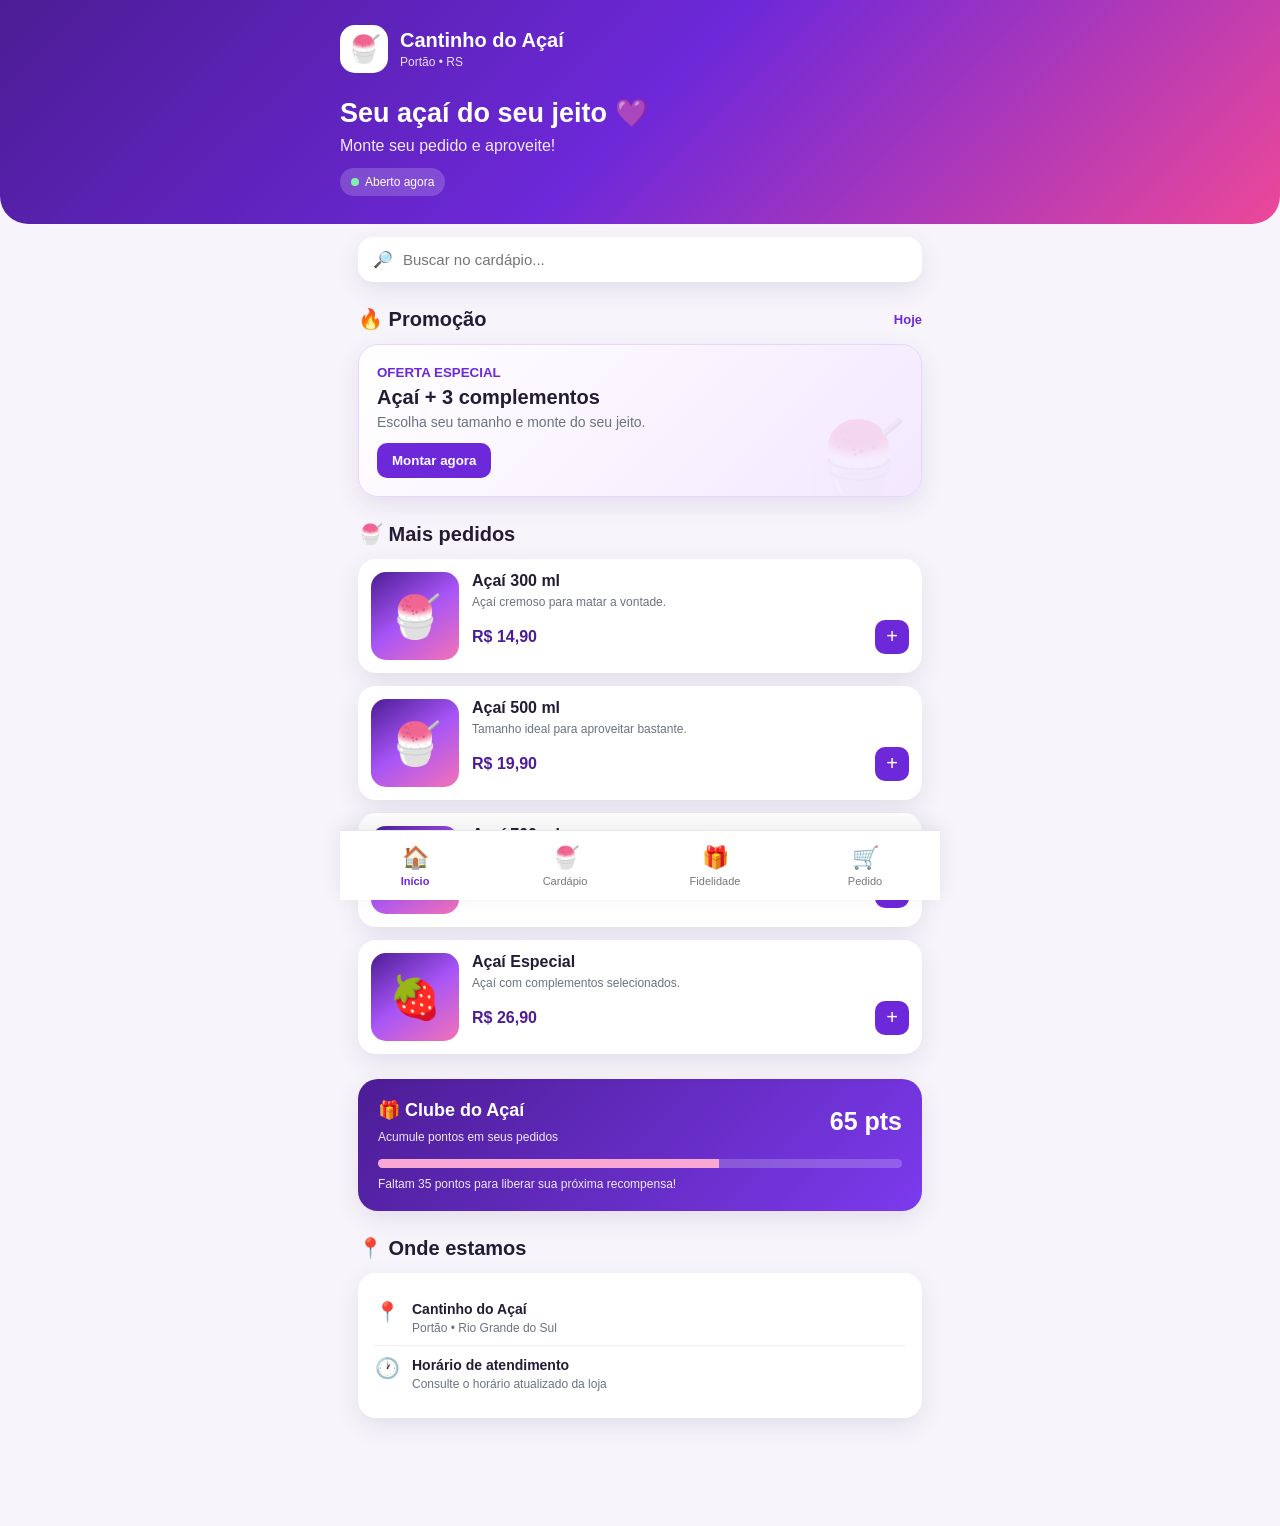
==== commit 183e93e7: "Atualizar o index.html" ====
--- a/index.html
+++ b/index.html
@@ -1,1077 +1,1927 @@
-<!DOCTYPE html><html lang="pt-BR">
+<!DOCTYPE html>
+<html lang="pt-BR">
 <head>
 <meta charset="UTF-8">
 <meta name="viewport" content="width=device-width, initial-scale=1.0">
-<meta name="theme-color" content="#111827">
-<meta name="description" content="Igreja Encontros de Fé - Portão/RS">
+
+<meta name="theme-color" content="#5b21b6">
 <meta name="mobile-web-app-capable" content="yes">
-<meta name="apple-mobile-web-app-capable" content="yes"><title>Igreja Encontros de Fé</title><style>
+<meta name="apple-mobile-web-app-capable" content="yes">
+
+<title>Cantinho do Açaí — Portão</title>
+
+<style>
 *{
     margin:0;
     padding:0;
     box-sizing:border-box;
+}
+
+:root{
+    --roxo:#6d28d9;
+    --roxo2:#7c3aed;
+    --roxo-escuro:#4c1d95;
+    --rosa:#ec4899;
+    --fundo:#f7f5fb;
+    --texto:#241b35;
+    --cinza:#6b7280;
+    --branco:#ffffff;
+    --verde:#16a34a;
+    --vermelho:#dc2626;
+    --sombra:0 8px 25px rgba(60,30,100,.10);
+}
+
+body{
     font-family:Arial,Helvetica,sans-serif;
-}
-
-html{
-    scroll-behavior:smooth;
-}
-
-body{
-    background:#f5f7fb;
-    color:#1f2937;
-}
-
-/* HEADER */
-
-header{
-    background:linear-gradient(135deg,#111827,#1e3a8a);
+    background:var(--fundo);
+    color:var(--texto);
+    padding-bottom:85px;
+}
+
+button{
+    font-family:inherit;
+    cursor:pointer;
+    border:none;
+}
+
+.header{
+    background:linear-gradient(135deg,var(--roxo-escuro),var(--roxo),var(--rosa));
     color:white;
-    padding:22px 20px;
-    text-align:center;
-    position:sticky;
-    top:0;
-    z-index:1000;
-    box-shadow:0 3px 15px rgba(0,0,0,.18);
-}
-
-header h1{
-    font-size:26px;
-    margin-bottom:16px;
-}
-
-.menu-btn{
+    padding:25px 18px 28px;
+    border-radius:0 0 28px 28px;
+}
+
+.header-top{
+    display:flex;
+    align-items:center;
+    justify-content:space-between;
+    max-width:600px;
+    margin:auto;
+}
+
+.logo{
+    display:flex;
+    align-items:center;
+    gap:12px;
+}
+
+.logo-icon{
+    width:48px;
+    height:48px;
+    border-radius:15px;
+    background:white;
+    display:flex;
+    align-items:center;
+    justify-content:center;
+    font-size:27px;
+}
+
+.logo h1{
+    font-size:20px;
+}
+
+.logo span{
+    display:block;
+    font-size:12px;
+    opacity:.85;
+    margin-top:3px;
+}
+
+.header-text{
+    max-width:600px;
+    margin:25px auto 0;
+}
+
+.header-text h2{
+    font-size:27px;
+    line-height:1.15;
+}
+
+.header-text p{
+    margin-top:8px;
+    opacity:.9;
+}
+
+.open-status{
+    display:inline-flex;
+    align-items:center;
+    gap:6px;
+    margin-top:13px;
+    background:rgba(255,255,255,.18);
+    padding:7px 11px;
+    border-radius:30px;
+    font-size:12px;
+}
+
+.green-dot{
+    width:8px;
+    height:8px;
+    border-radius:50%;
+    background:#86efac;
+}
+
+.container{
+    max-width:600px;
+    margin:auto;
+    padding:18px;
+}
+
+.search{
+    background:white;
+    border-radius:15px;
+    padding:13px 15px;
+    box-shadow:var(--sombra);
+    display:flex;
+    gap:10px;
+    margin-top:-5px;
+}
+
+.search input{
+    border:none;
+    outline:none;
+    width:100%;
+    font-size:15px;
+}
+
+.section-title{
+    display:flex;
+    align-items:center;
+    justify-content:space-between;
+    margin:25px 0 13px;
+}
+
+.section-title h2{
+    font-size:20px;
+}
+
+.section-title span{
+    color:var(--roxo);
+    font-size:13px;
+    font-weight:bold;
+}
+
+.promo{
+    background:linear-gradient(135deg,#fff,#f3e8ff);
+    border:1px solid #e9d5ff;
+    border-radius:20px;
+    padding:18px;
+    box-shadow:var(--sombra);
+    position:relative;
+    overflow:hidden;
+}
+
+.promo::after{
+    content:"🍧";
     position:absolute;
-    left:18px;
-    top:18px;
+    right:15px;
+    bottom:-8px;
+    font-size:75px;
+    opacity:.15;
+}
+
+.promo small{
+    color:var(--roxo);
+    font-weight:bold;
+}
+
+.promo h3{
+    margin-top:5px;
+    font-size:20px;
+}
+
+.promo p{
+    margin-top:5px;
+    color:var(--cinza);
+    font-size:14px;
+    max-width:75%;
+}
+
+.promo button{
+    margin-top:13px;
+    background:var(--roxo);
+    color:white;
+    padding:10px 15px;
+    border-radius:10px;
+    font-weight:bold;
+}
+
+.categories{
+    display:flex;
+    gap:9px;
+    overflow-x:auto;
+    padding-bottom:5px;
+}
+
+.categories::-webkit-scrollbar{
+    display:none;
+}
+
+.category{
+    white-space:nowrap;
+    background:white;
+    border:1px solid #e5e7eb;
+    padding:10px 14px;
+    border-radius:30px;
+    font-size:13px;
+}
+
+.category.active{
+    background:var(--roxo);
+    color:white;
+    border-color:var(--roxo);
+}
+
+.products{
+    display:grid;
+    gap:13px;
+}
+
+.product{
+    background:white;
+    border-radius:18px;
+    padding:13px;
+    display:flex;
+    gap:13px;
+    box-shadow:var(--sombra);
+}
+
+.product-image{
+    width:88px;
+    height:88px;
+    min-width:88px;
+    border-radius:15px;
+    background:linear-gradient(145deg,#4c1d95,#a855f7,#f472b6);
+    display:flex;
+    align-items:center;
+    justify-content:center;
+    font-size:42px;
+}
+
+.product-info{
+    flex:1;
+}
+
+.product-info h3{
+    font-size:16px;
+}
+
+.product-info p{
+    color:var(--cinza);
+    font-size:12px;
+    line-height:1.4;
+    margin-top:4px;
+}
+
+.product-bottom{
+    display:flex;
+    justify-content:space-between;
+    align-items:center;
+    margin-top:9px;
+}
+
+.price{
+    font-weight:bold;
+    color:var(--roxo-escuro);
+}
+
+.add{
+    background:var(--roxo);
+    color:white;
+    width:34px;
+    height:34px;
+    border-radius:10px;
+    font-size:20px;
+}
+
+.loyalty{
+    margin-top:25px;
+    background:linear-gradient(135deg,#4c1d95,#7c3aed);
+    color:white;
+    padding:20px;
+    border-radius:20px;
+    box-shadow:var(--sombra);
+}
+
+.loyalty-top{
+    display:flex;
+    justify-content:space-between;
+    align-items:center;
+}
+
+.loyalty h3{
+    font-size:18px;
+}
+
+.points{
+    font-size:25px;
+    font-weight:bold;
+}
+
+.progress{
+    margin-top:15px;
+    height:9px;
+    background:rgba(255,255,255,.2);
+    border-radius:20px;
+    overflow:hidden;
+}
+
+.progress div{
+    height:100%;
+    width:65%;
+    background:#f9a8d4;
+}
+
+.loyalty p{
+    font-size:12px;
+    opacity:.9;
+    margin-top:9px;
+}
+
+.info-card{
+    background:white;
+    border-radius:18px;
+    padding:17px;
+    box-shadow:var(--sombra);
+}
+
+.info-line{
+    display:flex;
+    gap:12px;
+    align-items:flex-start;
+    padding:10px 0;
+    border-bottom:1px solid #eee;
+}
+
+.info-line:last-child{
+    border-bottom:none;
+}
+
+.info-icon{
+    font-size:20px;
+}
+
+.info-line strong{
+    font-size:14px;
+}
+
+.info-line span{
+    display:block;
+    font-size:12px;
+    color:var(--cinza);
+    margin-top:3px;
+}
+
+.bottom-nav{
+    position:fixed;
+    bottom:0;
+    left:0;
+    right:0;
+    height:70px;
+    background:white;
+    border-top:1px solid #e5e7eb;
+    display:flex;
+    justify-content:center;
+    z-index:100;
+    box-shadow:0 -5px 20px rgba(0,0,0,.08);
+}
+
+.nav-inner{
+    width:100%;
+    max-width:600px;
+    display:flex;
+    justify-content:space-around;
+}
+
+.nav-btn{
     background:none;
-    border:0;
+    color:#777;
+    font-size:11px;
+    display:flex;
+    flex-direction:column;
+    align-items:center;
+    justify-content:center;
+    gap:4px;
+    width:25%;
+}
+
+.nav-btn span{
+    font-size:22px;
+}
+
+.nav-btn.active{
+    color:var(--roxo);
+    font-weight:bold;
+}
+
+.badge{
+    position:absolute;
+    margin-left:18px;
+    margin-top:-7px;
+    background:var(--rosa);
     color:white;
-    font-size:27px;
-    cursor:pointer;
-}
-
-nav{
-    display:flex;
+    border-radius:20px;
+    min-width:18px;
+    height:18px;
+    font-size:10px;
+    display:none;
+    align-items:center;
     justify-content:center;
+}
+
+.page{
+    display:none;
+}
+
+.page.active{
+    display:block;
+}
+
+.modal-bg{
+    position:fixed;
+    inset:0;
+    background:rgba(0,0,0,.55);
+    z-index:200;
+    display:none;
+    align-items:flex-end;
+}
+
+.modal-bg.show{
+    display:flex;
+}
+
+.modal{
+    background:white;
+    width:100%;
+    max-width:600px;
+    margin:auto;
+    border-radius:25px 25px 0 0;
+    max-height:90vh;
+    overflow:auto;
+    padding:22px;
+}
+
+.modal-header{
+    display:flex;
+    justify-content:space-between;
+    align-items:center;
+}
+
+.close{
+    background:#f3f4f6;
+    width:34px;
+    height:34px;
+    border-radius:50%;
+    font-size:20px;
+}
+
+.option-title{
+    margin-top:20px;
+    margin-bottom:9px;
+    font-weight:bold;
+}
+
+.options{
+    display:flex;
     flex-wrap:wrap;
     gap:8px;
 }
 
-nav button{
-    background:rgba(255,255,255,.12);
-    border:1px solid rgba(255,255,255,.15);
+.option{
+    border:1px solid #ddd;
+    background:white;
+    padding:9px 12px;
+    border-radius:10px;
+    font-size:13px;
+}
+
+.option.selected{
+    background:#ede9fe;
+    border-color:var(--roxo);
+    color:var(--roxo-escuro);
+    font-weight:bold;
+}
+
+.total-box{
+    margin-top:20px;
+    background:#f5f3ff;
+    padding:15px;
+    border-radius:14px;
+    display:flex;
+    justify-content:space-between;
+    font-weight:bold;
+}
+
+.main-btn{
+    width:100%;
+    margin-top:13px;
+    padding:14px;
+    border-radius:13px;
+    background:var(--roxo);
     color:white;
-    padding:10px 14px;
-    border-radius:10px;
-    cursor:pointer;
-}
-
-/* MENU MOBILE */
-
-.mobile-menu{
-    display:none;
-    background:#111827;
+    font-weight:bold;
+    font-size:15px;
+}
+
+.cart-empty{
+    text-align:center;
+    padding:45px 20px;
+    color:var(--cinza);
+}
+
+.cart-empty div{
+    font-size:55px;
+    margin-bottom:10px;
+}
+
+.cart-item{
+    background:white;
+    padding:15px;
+    border-radius:15px;
+    margin-bottom:10px;
+    box-shadow:var(--sombra);
+}
+
+.cart-item-top{
+    display:flex;
+    justify-content:space-between;
+    gap:10px;
+}
+
+.cart-item small{
+    color:var(--cinza);
+    display:block;
+    margin-top:5px;
+}
+
+.remove{
+    color:var(--vermelho);
+    background:none;
+    font-size:12px;
+    margin-top:8px;
+}
+
+.cart-total{
+    background:white;
+    padding:18px;
+    border-radius:18px;
+    box-shadow:var(--sombra);
+    margin-top:15px;
+}
+
+.cart-total div{
+    display:flex;
+    justify-content:space-between;
+    margin:7px 0;
+}
+
+.cart-total .grand{
+    font-size:21px;
+    font-weight:bold;
+    color:var(--roxo-escuro);
+    border-top:1px solid #eee;
+    padding-top:12px;
+    margin-top:12px;
+}
+
+.form-group{
+    margin-top:13px;
+}
+
+.form-group label{
+    display:block;
+    font-size:13px;
+    font-weight:bold;
+    margin-bottom:6px;
+}
+
+.form-group input,
+.form-group select,
+.form-group textarea{
+    width:100%;
     padding:12px;
-}
-
-.mobile-menu button{
-    width:100%;
-    padding:13px;
-    margin:4px 0;
-    background:#1f2937;
-    border:0;
-    color:white;
-    border-radius:8px;
-    text-align:left;
-    cursor:pointer;
-}
-
-/* CONTAINER */
-
-.container{
-    width:min(1100px,92%);
-    margin:auto;
-}
-
-/* HERO */
-
-.hero{
+    border:1px solid #ddd;
+    border-radius:11px;
+    outline:none;
+    font-family:inherit;
+}
+
+.success{
     text-align:center;
-    padding:65px 20px 50px;
-}
-
-.hero h2{
-    font-size:42px;
-    color:#111827;
-    margin-bottom:15px;
-}
-
-.hero p{
-    font-size:18px;
-    color:#6b7280;
-    max-width:650px;
-    margin:auto;
-    line-height:1.6;
-}
-
-/* SEÇÕES */
-
-section{
-    padding:35px 0;
-}
-
-.section-title{
-    text-align:center;
-    font-size:28px;
-    margin-bottom:25px;
-    color:#111827;
-}
-
-/* AÇÕES */
-
-.acoes{
-    display:grid;
-    grid-template-columns:repeat(auto-fit,minmax(190px,1fr));
-    gap:15px;
-    margin:20px 0;
-}
-
-.acao{
-    background:white;
-    border:0;
-    padding:20px;
-    border-radius:13px;
-    cursor:pointer;
-    font-size:16px;
-    box-shadow:0 4px 15px rgba(0,0,0,.07);
-    transition:.2s;
-}
-
-.acao:hover{
-    transform:translateY(-3px);
-    background:#eff6ff;
-}
-
-/* CULTOS */
-
-.cultos{
-    display:grid;
-    grid-template-columns:repeat(auto-fit,minmax(210px,1fr));
-    gap:18px;
-}
-
-.culto{
-    background:white;
-    border-radius:15px;
-    padding:24px 18px;
-    text-align:center;
-    box-shadow:0 5px 20px rgba(0,0,0,.07);
-    transition:.2s;
-}
-
-.culto:hover{
-    transform:translateY(-4px);
-}
-
-.culto .icone{
-    font-size:35px;
-    margin-bottom:12px;
-}
-
-.culto h3{
-    margin-bottom:10px;
-    color:#1e3a8a;
-}
-
-.culto p{
-    color:#555;
-    line-height:1.5;
-}
-
-/* EVENTOS */
-
-.eventos{
-    display:grid;
-    grid-template-columns:repeat(auto-fit,minmax(250px,1fr));
-    gap:20px;
-}
-
-.evento{
-    background:white;
-    border-radius:15px;
-    padding:25px;
-    box-shadow:0 5px 20px rgba(0,0,0,.07);
-}
-
-.evento .icone{
-    font-size:34px;
-    margin-bottom:10px;
-}
-
-.evento h3{
-    color:#111827;
-    margin-bottom:8px;
-}
-
-.data{
-    color:#1d4ed8;
-    font-weight:bold;
-    margin-bottom:12px;
-}
-
-.evento p{
-    color:#666;
-    line-height:1.5;
-}
-
-/* LOCALIZAÇÃO */
-
-.localizacao{
-    background:white;
-    border-radius:15px;
-    padding:25px;
-    box-shadow:0 5px 20px rgba(0,0,0,.07);
-}
-
-.endereco{
-    text-align:center;
-    font-size:18px;
-    margin-bottom:20px;
-}
-
-.mapa{
-    width:100%;
-    height:350px;
-    border:0;
-    border-radius:12px;
-}
-
-/* FOTOS */
-
-.fotos{
-    display:grid;
-    grid-template-columns:repeat(auto-fit,minmax(180px,1fr));
-    gap:15px;
-}
-
-.foto{
-    height:190px;
-    border-radius:14px;
-    overflow:hidden;
-    background:#ddd;
-}
-
-.foto img{
-    width:100%;
-    height:100%;
-    object-fit:cover;
-    transition:.3s;
-}
-
-.foto img:hover{
-    transform:scale(1.05);
-}
-
-/* CONTATO */
-
-.contato{
-    text-align:center;
-    background:white;
-    border-radius:15px;
-    padding:30px 20px;
-    box-shadow:0 5px 20px rgba(0,0,0,.07);
-}
-
-.contato p{
-    margin-bottom:20px;
-    color:#666;
-}
-
-.btn{
-    display:inline-block;
-    border:0;
-    padding:13px 20px;
-    border-radius:10px;
-    cursor:pointer;
-    font-size:15px;
-    font-weight:bold;
-    transition:.2s;
-    text-decoration:none;
-}
-
-.btn:hover{
-    transform:translateY(-2px);
-}
-
-.btn-primary{
-    background:#2563eb;
-    color:white;
-}
-
-.btn-success{
-    background:#16a34a;
-    color:white;
-}
-
-.btn-dark{
-    background:#111827;
-    color:white;
-}
-
-.botoes{
-    display:flex;
-    justify-content:center;
-    flex-wrap:wrap;
-    gap:10px;
-}
-
-/* REDES */
-
-.redes{
-    display:flex;
-    justify-content:center;
-    flex-wrap:wrap;
-    gap:15px;
-}
-
-.rede{
-    background:white;
-    padding:18px 22px;
-    border-radius:12px;
-    text-decoration:none;
-    color:#111827;
-    box-shadow:0 4px 15px rgba(0,0,0,.07);
-    transition:.2s;
-}
-
-.rede:hover{
-    transform:translateY(-3px);
-}
-
-/* FOOTER */
-
-footer{
-    margin-top:50px;
-    background:#111827;
-    color:white;
-    text-align:center;
-    padding:28px 20px;
-}
-
-footer p{
-    opacity:.8;
-    margin:5px;
-}
-
-/* MODAL */
-
-.modal{
-    display:none;
-    position:fixed;
-    inset:0;
-    background:rgba(0,0,0,.65);
-    z-index:2000;
+    padding:35px 15px;
+}
+
+.success-icon{
+    width:70px;
+    height:70px;
+    background:#dcfce7;
+    color:var(--verde);
+    border-radius:50%;
+    display:flex;
     align-items:center;
     justify-content:center;
-    padding:20px;
-}
-
-.modal-content{
-    background:white;
-    width:min(500px,100%);
-    max-height:90vh;
-    overflow:auto;
-    border-radius:16px;
-    padding:25px;
-    position:relative;
-}
-
-.fechar{
-    position:absolute;
-    right:18px;
-    top:14px;
-    border:0;
-    background:none;
-    font-size:25px;
-    cursor:pointer;
-}
-
-.modal-content h2{
-    margin-bottom:18px;
-    color:#111827;
-}
-
-.modal-content p{
-    color:#666;
-    line-height:1.6;
-    margin-bottom:15px;
-}
-
-input,
-textarea{
-    width:100%;
-    padding:13px;
-    border:1px solid #d1d5db;
-    border-radius:9px;
-    margin:7px 0 14px;
-    font-size:15px;
-}
-
-textarea{
-    min-height:130px;
-    resize:vertical;
-}
-
-label{
-    font-weight:bold;
-    font-size:14px;
-}
-
-/* RESPONSIVO */
-
-@media(max-width:700px){
-
-    header h1{
-        font-size:21px;
-        margin-left:30px;
-        margin-right:30px;
+    font-size:35px;
+    margin:0 auto 15px;
+}
+
+@media(min-width:601px){
+    .bottom-nav{
+        left:50%;
+        right:auto;
+        transform:translateX(-50%);
+        width:600px;
     }
 
-    nav{
-        display:none;
+    body{
+        padding-bottom:90px;
     }
-
-    .hero{
-        padding-top:45px;
+}
+</style>
+</head>
+
+<body>
+
+<!-- ================= HEADER ================= -->
+
+<header class="header">
+
+    <div class="header-top">
+
+        <div class="logo">
+
+            <div class="logo-icon">🍧</div>
+
+            <div>
+                <h1>Cantinho do Açaí</h1>
+                <span>Portão • RS</span>
+            </div>
+
+        </div>
+
+    </div>
+
+    <div class="header-text">
+
+        <h2>Seu açaí do seu jeito 💜</h2>
+
+        <p>Monte seu pedido e aproveite!</p>
+
+        <div class="open-status">
+            <span class="green-dot"></span>
+            Aberto agora
+        </div>
+
+    </div>
+
+</header>
+
+
+<!-- ================= INÍCIO ================= -->
+
+<main id="homePage" class="page active">
+
+    <div class="container">
+
+        <div class="search">
+
+            🔎
+
+            <input
+                id="searchInput"
+                type="text"
+                placeholder="Buscar no cardápio..."
+                oninput="buscarProdutos()"
+            >
+
+        </div>
+
+
+        <div class="section-title">
+            <h2>🔥 Promoção</h2>
+            <span>Hoje</span>
+        </div>
+
+        <div class="promo">
+
+            <small>OFERTA ESPECIAL</small>
+
+            <h3>Açaí + 3 complementos</h3>
+
+            <p>
+                Escolha seu tamanho e monte do seu jeito.
+            </p>
+
+            <button onclick="abrirMontador()">
+                Montar agora
+            </button>
+
+        </div>
+
+
+        <div class="section-title">
+            <h2>🍧 Mais pedidos</h2>
+        </div>
+
+        <div id="homeProducts" class="products"></div>
+
+
+        <div class="loyalty">
+
+            <div class="loyalty-top">
+
+                <div>
+                    <h3>🎁 Clube do Açaí</h3>
+                    <p>Acumule pontos em seus pedidos</p>
+                </div>
+
+                <div class="points">65 pts</div>
+
+            </div>
+
+            <div class="progress">
+                <div></div>
+            </div>
+
+            <p>
+                Faltam 35 pontos para liberar sua próxima recompensa!
+            </p>
+
+        </div>
+
+
+        <div class="section-title">
+            <h2>📍 Onde estamos</h2>
+        </div>
+
+        <div class="info-card">
+
+            <div class="info-line">
+
+                <div class="info-icon">📍</div>
+
+                <div>
+                    <strong>Cantinho do Açaí</strong>
+                    <span>Portão • Rio Grande do Sul</span>
+                </div>
+
+            </div>
+
+            <div class="info-line">
+
+                <div class="info-icon">🕐</div>
+
+                <div>
+                    <strong>Horário de atendimento</strong>
+                    <span>Consulte o horário atualizado da loja</span>
+                </div>
+
+            </div>
+
+        </div>
+
+    </div>
+
+</main>
+
+
+<!-- ================= CARDÁPIO ================= -->
+
+<main id="menuPage" class="page">
+
+    <div class="container">
+
+        <div class="section-title">
+            <h2>🍧 Cardápio</h2>
+        </div>
+
+        <div class="categories">
+
+            <button class="category active">
+                Todos
+            </button>
+
+            <button class="category">
+                Açaí
+            </button>
+
+            <button class="category">
+                Bebidas
+            </button>
+
+            <button class="category">
+                Complementos
+            </button>
+
+        </div>
+
+        <div
+            id="menuProducts"
+            class="products"
+            style="margin-top:15px;"
+        ></div>
+
+    </div>
+
+</main>
+
+
+<!-- ================= FIDELIDADE ================= -->
+
+<main id="loyaltyPage" class="page">
+
+    <div class="container">
+
+        <div class="section-title">
+            <h2>🎁 Clube do Açaí</h2>
+        </div>
+
+        <div class="loyalty">
+
+            <div class="loyalty-top">
+
+                <div>
+                    <h3>Seus pontos</h3>
+                    <p>Cliente demonstração</p>
+                </div>
+
+                <div class="points">65</div>
+
+            </div>
+
+            <div class="progress">
+                <div></div>
+            </div>
+
+            <p>
+                65 de 100 pontos
+            </p>
+
+        </div>
+
+
+        <div class="section-title">
+            <h2>🏆 Recompensas</h2>
+        </div>
+
+        <div class="info-card">
+
+            <div class="info-line">
+                <div class="info-icon">🥤</div>
+                <div>
+                    <strong>100 pontos</strong>
+                    <span>Ganhe um complemento grátis.</span>
+                </div>
+            </div>
+
+            <div class="info-line">
+                <div class="info-icon">🍧</div>
+                <div>
+                    <strong>200 pontos</strong>
+                    <span>Ganhe uma recompensa especial.</span>
+                </div>
+            </div>
+
+        </div>
+
+    </div>
+
+</main>
+
+
+<!-- ================= CARRINHO ================= -->
+
+<main id="cartPage" class="page">
+
+    <div class="container">
+
+        <div class="section-title">
+            <h2>🛒 Seu pedido</h2>
+        </div>
+
+        <div id="cartContent"></div>
+
+    </div>
+
+</main>
+
+
+<!-- ================= BOTTOM NAV ================= -->
+
+<nav class="bottom-nav">
+
+    <div class="nav-inner">
+
+        <button
+            class="nav-btn active"
+            onclick="mostrarPagina('home')"
+            id="navHome"
+        >
+            <span>🏠</span>
+            Início
+        </button>
+
+        <button
+            class="nav-btn"
+            onclick="mostrarPagina('menu')"
+            id="navMenu"
+        >
+            <span>🍧</span>
+            Cardápio
+        </button>
+
+        <button
+            class="nav-btn"
+            onclick="mostrarPagina('loyalty')"
+            id="navLoyalty"
+        >
+            <span>🎁</span>
+            Fidelidade
+        </button>
+
+        <button
+            class="nav-btn"
+            onclick="mostrarPagina('cart')"
+            id="navCart"
+            style="position:relative;"
+        >
+
+            <span>
+                🛒
+                <b id="cartBadge" class="badge">0</b>
+            </span>
+
+            Pedido
+
+        </button>
+
+    </div>
+
+</nav>
+
+
+<!-- ================= MODAL MONTAR AÇAÍ ================= -->
+
+<div id="builderModal" class="modal-bg">
+
+    <div class="modal">
+
+        <div class="modal-header">
+
+            <h2>🥣 Monte seu açaí</h2>
+
+            <button
+                class="close"
+                onclick="fecharMontador()"
+            >
+                ×
+            </button>
+
+        </div>
+
+
+        <div class="option-title">
+            Escolha o tamanho
+        </div>
+
+        <div class="options">
+
+            <button
+                class="option selected"
+                data-size="300"
+                data-price="14.90"
+                onclick="selecionarTamanho(this)"
+            >
+                300 ml — R$ 14,90
+            </button>
+
+            <button
+                class="option"
+                data-size="500"
+                data-price="19.90"
+                onclick="selecionarTamanho(this)"
+            >
+                500 ml — R$ 19,90
+            </button>
+
+            <button
+                class="option"
+                data-size="700"
+                data-price="24.90"
+                onclick="selecionarTamanho(this)"
+            >
+                700 ml — R$ 24,90
+            </button>
+
+        </div>
+
+
+        <div class="option-title">
+            Complementos
+        </div>
+
+        <div class="options">
+
+            <button
+                class="option"
+                data-extra="Banana"
+                data-extra-price="1.50"
+                onclick="toggleExtra(this)"
+            >
+                🍌 Banana + R$ 1,50
+            </button>
+
+            <button
+                class="option"
+                data-extra="Morango"
+                data-extra-price="2.00"
+                onclick="toggleExtra(this)"
+            >
+                🍓 Morango + R$ 2,00
+            </button>
+
+            <button
+                class="option"
+                data-extra="Granola"
+                data-extra-price="1.50"
+                onclick="toggleExtra(this)"
+            >
+                🌾 Granola + R$ 1,50
+            </button>
+
+            <button
+                class="option"
+                data-extra="Leite em pó"
+                data-extra-price="2.00"
+                onclick="toggleExtra(this)"
+            >
+                🥛 Leite em pó + R$ 2,00
+            </button>
+
+            <button
+                class="option"
+                data-extra="Paçoca"
+                data-extra-price="2.00"
+                onclick="toggleExtra(this)"
+            >
+                🥜 Paçoca + R$ 2,00
+            </button>
+
+            <button
+                class="option"
+                data-extra="Leite condensado"
+                data-extra-price="2.50"
+                onclick="toggleExtra(this)"
+            >
+                🍯 Leite condensado + R$ 2,50
+            </button>
+
+        </div>
+
+
+        <div class="total-box">
+
+            <span>Total</span>
+
+            <span id="builderTotal">
+                R$ 14,90
+            </span>
+
+        </div>
+
+        <button
+            class="main-btn"
+            onclick="adicionarAcaiMontado()"
+        >
+            Adicionar ao pedido
+        </button>
+
+    </div>
+
+</div>
+
+
+<!-- ================= MODAL CHECKOUT ================= -->
+
+<div id="checkoutModal" class="modal-bg">
+
+    <div class="modal">
+
+        <div class="modal-header">
+
+            <h2>📋 Finalizar pedido</h2>
+
+            <button
+                class="close"
+                onclick="fecharCheckout()"
+            >
+                ×
+            </button>
+
+        </div>
+
+
+        <div class="form-group">
+
+            <label>Seu nome</label>
+
+            <input
+                id="customerName"
+                type="text"
+                placeholder="Digite seu nome"
+            >
+
+        </div>
+
+
+        <div class="form-group">
+
+            <label>Forma de recebimento</label>
+
+            <select id="deliveryType">
+
+                <option value="Retirada na loja">
+                    Retirada na loja
+                </option>
+
+                <option value="Entrega">
+                    Entrega
+                </option>
+
+            </select>
+
+        </div>
+
+
+        <div class="form-group">
+
+            <label>Forma de pagamento</label>
+
+            <select id="paymentType">
+
+                <option>Pix</option>
+                <option>Dinheiro</option>
+                <option>Cartão</option>
+
+            </select>
+
+        </div>
+
+
+        <div class="form-group">
+
+            <label>Observação</label>
+
+            <textarea
+                id="orderNote"
+                rows="3"
+                placeholder="Alguma observação?"
+            ></textarea>
+
+        </div>
+
+
+        <button
+            class="main-btn"
+            onclick="finalizarPedido()"
+        >
+            Enviar pedido pelo WhatsApp
+        </button>
+
+    </div>
+
+</div>
+
+
+<script>
+
+/* =========================================================
+   CONFIGURAÇÕES
+========================================================= */
+
+const WHATSAPP = "5551999999999";
+
+/*
+   TROQUE o número acima pelo WhatsApp REAL
+   do estabelecimento.
+
+   Formato:
+   55 + DDD + número
+
+   Exemplo:
+   5551991234567
+*/
+
+
+/* =========================================================
+   PRODUTOS
+========================================================= */
+
+const produtos = [
+
+    {
+        id:1,
+        nome:"Açaí 300 ml",
+        descricao:"Açaí cremoso para matar a vontade.",
+        preco:14.90,
+        emoji:"🍧"
+    },
+
+    {
+        id:2,
+        nome:"Açaí 500 ml",
+        descricao:"Tamanho ideal para aproveitar bastante.",
+        preco:19.90,
+        emoji:"🍧"
+    },
+
+    {
+        id:3,
+        nome:"Açaí 700 ml",
+        descricao:"Para quem realmente ama açaí.",
+        preco:24.90,
+        emoji:"🍧"
+    },
+
+    {
+        id:4,
+        nome:"Açaí Especial",
+        descricao:"Açaí com complementos selecionados.",
+        preco:26.90,
+        emoji:"🍓"
+    },
+
+    {
+        id:5,
+        nome:"Banana",
+        descricao:"Complemento para seu açaí.",
+        preco:1.50,
+        emoji:"🍌"
+    },
+
+    {
+        id:6,
+        nome:"Morango",
+        descricao:"Morangos para deixar seu açaí ainda melhor.",
+        preco:2.00,
+        emoji:"🍓"
+    },
+
+    {
+        id:7,
+        nome:"Granola",
+        descricao:"Crocante e deliciosa.",
+        preco:1.50,
+        emoji:"🌾"
+    },
+
+    {
+        id:8,
+        nome:"Leite em pó",
+        descricao:"Clássico para combinar com açaí.",
+        preco:2.00,
+        emoji:"🥛"
     }
 
-    .hero h2{
-        font-size:32px;
+];
+
+
+/* =========================================================
+   CARRINHO
+========================================================= */
+
+let carrinho = [];
+
+
+/* =========================================================
+   RENDERIZA PRODUTOS
+========================================================= */
+
+function renderProdutos(lista, elemento){
+
+    elemento.innerHTML = "";
+
+    lista.forEach(produto => {
+
+        const div = document.createElement("div");
+
+        div.className = "product";
+
+        div.innerHTML = `
+
+            <div class="product-image">
+                ${produto.emoji}
+            </div>
+
+            <div class="product-info">
+
+                <h3>${produto.nome}</h3>
+
+                <p>
+                    ${produto.descricao}
+                </p>
+
+                <div class="product-bottom">
+
+                    <span class="price">
+                        R$ ${formatar(produto.preco)}
+                    </span>
+
+                    <button
+                        class="add"
+                        onclick="adicionarProduto(${produto.id})"
+                    >
+                        +
+                    </button>
+
+                </div>
+
+            </div>
+
+        `;
+
+        elemento.appendChild(div);
+
+    });
+
+}
+
+
+/* =========================================================
+   FORMATAÇÃO
+========================================================= */
+
+function formatar(valor){
+
+    return valor.toFixed(2).replace(".",",");
+
+}
+
+
+/* =========================================================
+   ADICIONAR PRODUTO
+========================================================= */
+
+function adicionarProduto(id){
+
+    const produto = produtos.find(p => p.id === id);
+
+    if(!produto) return;
+
+    carrinho.push({
+
+        nome:produto.nome,
+        preco:produto.preco,
+        detalhes:""
+
+    });
+
+    atualizarCarrinho();
+
+    mostrarPagina("cart");
+
+}
+
+
+/* =========================================================
+   MONTADOR
+========================================================= */
+
+let tamanhoSelecionado = {
+    nome:"300 ml",
+    preco:14.90
+};
+
+let extrasSelecionados = [];
+
+
+function abrirMontador(){
+
+    document
+        .getElementById("builderModal")
+        .classList.add("show");
+
+}
+
+
+function fecharMontador(){
+
+    document
+        .getElementById("builderModal")
+        .classList.remove("show");
+
+}
+
+
+function selecionarTamanho(botao){
+
+    document
+        .querySelectorAll('[data-size]')
+        .forEach(b => b.classList.remove("selected"));
+
+    botao.classList.add("selected");
+
+    tamanhoSelecionado = {
+
+        nome:botao.dataset.size + " ml",
+
+        preco:parseFloat(botao.dataset.price)
+
+    };
+
+    atualizarTotalMontador();
+
+}
+
+
+function toggleExtra(botao){
+
+    const nome = botao.dataset.extra;
+
+    const preco = parseFloat(botao.dataset.extraPrice);
+
+    botao.classList.toggle("selected");
+
+    const existente =
+        extrasSelecionados.find(e => e.nome === nome);
+
+    if(existente){
+
+        extrasSelecionados =
+            extrasSelecionados.filter(e => e.nome !== nome);
+
+    }else{
+
+        extrasSelecionados.push({
+            nome,
+            preco
+        });
+
     }
 
-    .hero p{
-        font-size:16px;
+    atualizarTotalMontador();
+
+}
+
+
+function atualizarTotalMontador(){
+
+    let total = tamanhoSelecionado.preco;
+
+    extrasSelecionados.forEach(extra => {
+
+        total += extra.preco;
+
+    });
+
+    document.getElementById("builderTotal").innerText =
+        "R$ " + formatar(total);
+
+}
+
+
+function adicionarAcaiMontado(){
+
+    let total = tamanhoSelecionado.preco;
+
+    extrasSelecionados.forEach(extra => {
+
+        total += extra.preco;
+
+    });
+
+    const detalhes =
+        extrasSelecionados.length > 0
+        ?
+        " + " +
+        extrasSelecionados.map(e => e.nome).join(", ")
+        :
+        "";
+
+    carrinho.push({
+
+        nome:"Açaí " + tamanhoSelecionado.nome,
+
+        preco:total,
+
+        detalhes:detalhes
+
+    });
+
+    atualizarCarrinho();
+
+    extrasSelecionados = [];
+
+    document
+        .querySelectorAll("[data-extra]")
+        .forEach(b => b.classList.remove("selected"));
+
+    fecharMontador();
+
+    mostrarPagina("cart");
+
+}
+
+
+/* =========================================================
+   CARRINHO
+========================================================= */
+
+function atualizarCarrinho(){
+
+    const content =
+        document.getElementById("cartContent");
+
+    const badge =
+        document.getElementById("cartBadge");
+
+
+    badge.innerText = carrinho.length;
+
+    badge.style.display =
+        carrinho.length
+        ? "flex"
+        : "none";
+
+
+    if(carrinho.length === 0){
+
+        content.innerHTML = `
+
+            <div class="cart-empty">
+
+                <div>🛒</div>
+
+                <h3>Seu pedido está vazio</h3>
+
+                <p style="margin-top:7px;">
+                    Escolha alguma coisa deliciosa.
+                </p>
+
+                <button
+                    class="main-btn"
+                    onclick="mostrarPagina('menu')"
+                    style="max-width:250px;"
+                >
+                    Ver cardápio
+                </button>
+
+            </div>
+
+        `;
+
+        return;
+
     }
 
-    .mapa{
-        height:280px;
+
+    let total = 0;
+
+    let html = "";
+
+
+    carrinho.forEach((item,index) => {
+
+        total += item.preco;
+
+        html += `
+
+            <div class="cart-item">
+
+                <div class="cart-item-top">
+
+                    <strong>
+                        ${item.nome}
+                    </strong>
+
+                    <strong>
+                        R$ ${formatar(item.preco)}
+                    </strong>
+
+                </div>
+
+                ${
+                    item.detalhes
+                    ?
+                    `<small>${item.detalhes}</small>`
+                    :
+                    ""
+                }
+
+                <button
+                    class="remove"
+                    onclick="removerItem(${index})"
+                >
+                    Remover
+                </button>
+
+            </div>
+
+        `;
+
+    });
+
+
+    html += `
+
+        <div class="cart-total">
+
+            <div>
+                <span>Subtotal</span>
+                <span>R$ ${formatar(total)}</span>
+            </div>
+
+            <div class="grand">
+                <span>Total</span>
+                <span>R$ ${formatar(total)}</span>
+            </div>
+
+            <button
+                class="main-btn"
+                onclick="abrirCheckout()"
+            >
+                Finalizar pedido
+            </button>
+
+        </div>
+
+    `;
+
+
+    content.innerHTML = html;
+
+}
+
+
+function removerItem(index){
+
+    carrinho.splice(index,1);
+
+    atualizarCarrinho();
+
+}
+
+
+/* =========================================================
+   CHECKOUT
+========================================================= */
+
+function abrirCheckout(){
+
+    if(!carrinho.length){
+
+        alert("Seu carrinho está vazio.");
+
+        return;
+
     }
 
-    .foto{
-        height:170px;
+    document
+        .getElementById("checkoutModal")
+        .classList.add("show");
+
+}
+
+
+function fecharCheckout(){
+
+    document
+        .getElementById("checkoutModal")
+        .classList.remove("show");
+
+}
+
+
+function finalizarPedido(){
+
+    const nome =
+        document
+        .getElementById("customerName")
+        .value.trim();
+
+    if(!nome){
+
+        alert("Digite seu nome.");
+
+        return;
+
     }
-}
-</style></head><body><header><button class="menu-btn" onclick="toggleMenu()" aria-label="Abrir menu">
-    ☰
-</button>
-
-<h1>Igreja Encontros de Fé</h1>
-
-<nav>
-    <button onclick="irPara('inicio')">🏠 Início</button>
-    <button onclick="abrirEventos()">📢 Anúncios</button>
-    <button onclick="irPara('fotos')">📷 Fotos</button>
-    <button onclick="irPara('contato')">📞 Contato</button>
-</nav>
-
-</header><div class="mobile-menu" id="mobileMenu"><button onclick="irPara('inicio')">🏠 Início</button>
-<button onclick="abrirEventos()">📢 Anúncios</button>
-<button onclick="irPara('fotos')">📷 Fotos</button>
-<button onclick="irPara('contato')">📞 Contato</button>
-
-</div><main id="inicio"><div class="container"><section class="hero">
-
-    <h2>Bem-vindo!</h2>
-
-    <p>
-        Um lugar para adorar a Deus, crescer na fé
-        e viver em comunhão.
-    </p>
-
-</section>
-
-<div class="acoes">
-
-    <button class="acao" onclick="abrirModal('oracao')">
-        🙏<br><br>
-        Pedidos de Oração
-    </button>
-
-    <button class="acao" onclick="abrirModal('sugestao')">
-        💡<br><br>
-        Sugestões
-    </button>
-
-    <button class="acao" onclick="abrirModal('biblioteca')">
-        📚<br><br>
-        Biblioteca
-    </button>
-
-    <button class="acao" onclick="abrirModal('login')">
-        🔐<br><br>
-        Login
-    </button>
-
-</div>
-
-<section>
-
-    <h2 class="section-title">
-        Horários dos Cultos
-    </h2>
-
-    <div class="cultos">
-
-        <div class="culto">
-            <div class="icone">⛪</div>
-            <h3>Domingos (Família)</h3>
-            <p>9H e às 19:30</p>
-        </div>
-
-        <div class="culto">
-            <div class="icone">🙏</div>
-            <h3>Segundas (Oração)</h3>
-            <p>19h30</p>
-        </div>
-
-        <div class="culto">
-            <div class="icone">✝️</div>
-            <h3>Terças (Libertação)</h3>
-            <p>15H</p>
-        </div>
-
-        <div class="culto">
-            <div class="icone">✝️</div>
-            <h3>Quartas (Libertação)</h3>
-            <p>20H</p>
-        </div>
-
-        <div class="culto">
-            <div class="icone">📖</div>
-            <h3>Sábados (Adolescentes e Jovens)</h3>
-            <p>18H e às 19:30</p>
-        </div>
-
-    </div>
-
-</section>
-
-<section id="eventos">
-
-    <h2 class="section-title">
-        🎉 Próximos Eventos
-    </h2>
-
-    <div class="eventos">
-
-        <div class="evento">
-
-            <div class="icone">❤️</div>
-
-            <h3>Jantar de Casais</h3>
-
-            <div class="data">
-                📅 13/06
-            </div>
-
-            <p>
-                Uma noite especial de comunhão,
-                louvor e fortalecimento dos laços familiares.
-            </p>
-
-        </div>
-
-        <div class="evento">
-
-            <div class="icone">🔥</div>
-
-            <h3>Jovens Portão + Estância Velha</h3>
-
-            <div class="data">
-                📅 11/07
-            </div>
-
-            <p>
-                Encontro especial de jovens para
-                comunhão, adoração e integração.
-            </p>
-
-        </div>
-
-        <div class="evento">
-
-            <div class="icone">📖</div>
-
-            <h3>Evangelismo</h3>
-
-            <div class="data">
-                📅 25/07
-            </div>
-
-            <p>
-                Saída evangelística para compartilhar
-                o amor de Cristo com nossa cidade.
-            </p>
-
-        </div>
-
-    </div>
-
-</section>
-
-<section>
-
-    <h2 class="section-title">
-        📍 Localização
-    </h2>
-
-    <div class="localizacao">
-
-        <div class="endereco">
-            Avenida Ceará, 944 - Portão/RS
-        </div>
-
-        <iframe
-            class="mapa"
-            src="https://www.google.com/maps?q=Avenida+Ceará,+944,+Portão,+RS&output=embed"
-            loading="lazy"
-            title="Localização da Igreja Encontros de Fé">
-        </iframe>
-
-    </div>
-
-</section>
-
-<section id="fotos">
-
-    <h2 class="section-title">
-        Nossos Momentos
-    </h2>
-
-    <div class="fotos">
-
-        <div class="foto">
-            <img
-                src="https://images.unsplash.com/photo-1438032005730-c779502df39b?auto=format&fit=crop&w=700&q=80"
-                alt="Culto">
-        </div>
-
-        <div class="foto">
-            <img
-                src="https://images.unsplash.com/photo-1507692049790-de58290a4334?auto=format&fit=crop&w=700&q=80"
-                alt="Igreja">
-        </div>
-
-        <div class="foto">
-            <img
-                src="https://images.unsplash.com/photo-1519491050282-cf00c82424b4?auto=format&fit=crop&w=700&q=80"
-                alt="Encontro">
-        </div>
-
-        <div class="foto">
-            <img
-                src="https://images.unsplash.com/photo-1478147427282-58a87a120781?auto=format&fit=crop&w=700&q=80"
-                alt="Encontro da igreja">
-        </div>
-
-        <div class="foto">
-            <img
-                src="https://images.unsplash.com/photo-1490730141103-6cac27aaab94?auto=format&fit=crop&w=700&q=80"
-                alt="Culto">
-        </div>
-
-    </div>
-
-</section>
-
-<section id="contato">
-
-    <h2 class="section-title">
-        📞 Contato
-    </h2>
-
-    <div class="contato">
-
-        <p>
-            Entre em contato conosco através do WhatsApp.
-        </p>
-
-        <div class="botoes">
-
-            <!--
-            COLOQUE O NÚMERO DA IGREJA AQUI.
-            Exemplo:
-            https://wa.me/5551999999999
-            -->
-
-            <a
-                class="btn btn-success"
-                href="https://wa.me/"
-                target="_blank"
-                rel="noopener">
-                💬 WhatsApp
-            </a>
-
-        </div>
-
-    </div>
-
-</section>
-
-<section>
-
-    <h2 class="section-title">
-        📱 Redes Sociais
-    </h2>
-
-    <div class="redes">
-
-        <a
-            class="rede"
-            href="https://www.instagram.com/encontrosdefeportao/"
-            target="_blank"
-            rel="noopener">
-
-            📷 Igreja
-            <br>
-            @encontrosdefeportao
-
-        </a>
-
-        <a
-            class="rede"
-            href="https://www.instagram.com/jovensefportao/"
-            target="_blank"
-            rel="noopener">
-
-            🔥 Jovens EF
-            <br>
-            @jovensefportao
-
-        </a>
-
-    </div>
-
-</section>
-
-</div></main><footer><p>© 2026 Igreja Encontros de Fé</p>
-<p>Portão - RS</p>
-
-</footer><!-- MODAL ORAÇÃO --><div class="modal" id="modal-oracao"><div class="modal-content">
-
-    <button class="fechar" onclick="fecharModal('oracao')">
-        ×
-    </button>
-
-    <h2>🙏 Pedido de Oração</h2>
-
-    <p>
-        Compartilhe seu pedido de oração conosco.
-    </p>
-
-    <form onsubmit="enviarFormulario(event,'Pedido de oração')">
-
-        <label for="nomeOracao">Nome</label>
-
-        <input
-            type="text"
-            id="nomeOracao"
-            required
-            placeholder="Seu nome">
-
-        <label for="pedidoOracao">Pedido</label>
-
-        <textarea
-            id="pedidoOracao"
-            required
-            placeholder="Digite seu pedido de oração..."></textarea>
-
-        <button class="btn btn-primary" type="submit">
-            Enviar Pedido
-        </button>
-
-    </form>
-
-</div>
-
-</div><!-- MODAL SUGESTÃO --><div class="modal" id="modal-sugestao"><div class="modal-content">
-
-    <button class="fechar" onclick="fecharModal('sugestao')">
-        ×
-    </button>
-
-    <h2>💡 Sugestões</h2>
-
-    <p>
-        Tem alguma sugestão para nossa igreja?
-        Envie para nós.
-    </p>
-
-    <form onsubmit="enviarFormulario(event,'Sugestão')">
-
-        <label for="nomeSugestao">Nome</label>
-
-        <input
-            type="text"
-            id="nomeSugestao"
-            required
-            placeholder="Seu nome">
-
-        <label for="textoSugestao">Sugestão</label>
-
-        <textarea
-            id="textoSugestao"
-            required
-            placeholder="Digite sua sugestão..."></textarea>
-
-        <button class="btn btn-primary" type="submit">
-            Enviar Sugestão
-        </button>
-
-    </form>
-
-</div>
-
-</div><!-- MODAL BIBLIOTECA --><div class="modal" id="modal-biblioteca"><div class="modal-content">
-
-    <button class="fechar" onclick="fecharModal('biblioteca')">
-        ×
-    </button>
-
-    <h2>📚 Biblioteca</h2>
-
-    <p>
-        Materiais, estudos bíblicos e conteúdos
-        disponibilizados pela Igreja Encontros de Fé.
-    </p>
-
-    <p>
-        Em breve novos materiais estarão disponíveis.
-    </p>
-
-    <button
-        class="btn btn-dark"
-        onclick="fecharModal('biblioteca')">
-
-        Fechar
-
-    </button>
-
-</div>
-
-</div><!-- MODAL LOGIN --><div class="modal" id="modal-login"><div class="modal-content">
-
-    <button class="fechar" onclick="fecharModal('login')">
-        ×
-    </button>
-
-    <h2>🔐 Login</h2>
-
-    <p>
-        Área administrativa da igreja.
-    </p>
-
-    <form onsubmit="login(event)">
-
-        <label for="email">E-mail</label>
-
-        <input
-            type="email"
-            id="email"
-            required
-            placeholder="seu@email.com">
-
-        <label for="senha">Senha</label>
-
-        <input
-            type="password"
-            id="senha"
-            required
-            placeholder="Sua senha">
-
-        <button
-            type="submit"
-            class="btn btn-primary">
-
-            Entrar
-
-        </button>
-
-    </form>
-
-</div>
-
-</div><script>
-
-/* NAVEGAÇÃO */
-
-function irPara(id){
-
-    const elemento = document.getElementById(id);
-
-    if(elemento){
-
-        elemento.scrollIntoView({
-            behavior:"smooth",
-            block:"start"
-        });
+
+
+    const recebimento =
+        document
+        .getElementById("deliveryType")
+        .value;
+
+    const pagamento =
+        document
+        .getElementById("paymentType")
+        .value;
+
+    const observacao =
+        document
+        .getElementById("orderNote")
+        .value.trim();
+
+
+    let total = 0;
+
+    let mensagem =
+        "🍧 *NOVO PEDIDO - CANTINHO DO AÇAÍ*%0A%0A";
+
+    mensagem +=
+        "👤 Cliente: " +
+        encodeURIComponent(nome) +
+        "%0A";
+
+    mensagem +=
+        "📦 Recebimento: " +
+        encodeURIComponent(recebimento) +
+        "%0A";
+
+    mensagem +=
+        "💳 Pagamento: " +
+        encodeURIComponent(pagamento) +
+        "%0A%0A";
+
+    mensagem +=
+        "*ITENS:*%0A";
+
+
+    carrinho.forEach(item => {
+
+        total += item.preco;
+
+        mensagem +=
+            "• " +
+            encodeURIComponent(item.nome) +
+            " - R$ " +
+            formatar(item.preco);
+
+        if(item.detalhes){
+
+            mensagem +=
+                " (" +
+                encodeURIComponent(item.detalhes) +
+                ")";
+
+        }
+
+        mensagem += "%0A";
+
+    });
+
+
+    mensagem +=
+        "%0A💰 *TOTAL: R$ " +
+        formatar(total) +
+        "*";
+
+
+    if(observacao){
+
+        mensagem +=
+            "%0A%0A📝 Observação: " +
+            encodeURIComponent(observacao);
 
     }
 
-    fecharMenu();
-}
-
-
-/* MENU MOBILE */
-
-function toggleMenu(){
-
-    const menu = document.getElementById("mobileMenu");
-
-    if(menu.style.display === "block"){
-        menu.style.display = "none";
-    }else{
-        menu.style.display = "block";
+
+    const url =
+        "https://wa.me/" +
+        WHATSAPP +
+        "?text=" +
+        mensagem;
+
+
+    window.open(url,"_blank");
+
+
+    fecharCheckout();
+
+}
+
+
+/* =========================================================
+   NAVEGAÇÃO
+========================================================= */
+
+function mostrarPagina(pagina){
+
+    document
+        .querySelectorAll(".page")
+        .forEach(p => p.classList.remove("active"));
+
+
+    document
+        .querySelectorAll(".nav-btn")
+        .forEach(n => n.classList.remove("active"));
+
+
+    if(pagina === "home"){
+
+        document
+            .getElementById("homePage")
+            .classList.add("active");
+
+        document
+            .getElementById("navHome")
+            .classList.add("active");
+
     }
 
-}
-
-
-function fecharMenu(){
-
-    const menu = document.getElementById("mobileMenu");
-
-    if(menu){
-        menu.style.display = "none";
+
+    if(pagina === "menu"){
+
+        document
+            .getElementById("menuPage")
+            .classList.add("active");
+
+        document
+            .getElementById("navMenu")
+            .classList.add("active");
+
     }
 
-}
-
-
-/* EVENTOS */
-
-function abrirEventos(){
-
-    const elemento = document.getElementById("eventos");
-
-    if(elemento){
-
-        elemento.scrollIntoView({
-            behavior:"smooth",
-            block:"start"
-        });
+
+    if(pagina === "loyalty"){
+
+        document
+            .getElementById("loyaltyPage")
+            .classList.add("active");
+
+        document
+            .getElementById("navLoyalty")
+            .classList.add("active");
 
     }
 
-    fecharMenu();
-}
-
-
-/* MODAIS */
-
-function abrirModal(nome){
-
-    const modal = document.getElementById("modal-" + nome);
-
-    if(modal){
-
-        modal.style.display = "flex";
-
-        document.body.style.overflow = "hidden";
+
+    if(pagina === "cart"){
+
+        document
+            .getElementById("cartPage")
+            .classList.add("active");
+
+        document
+            .getElementById("navCart")
+            .classList.add("active");
+
+        atualizarCarrinho();
+
     }
 
-}
-
-
-function fecharModal(nome){
-
-    const modal = document.getElementById("modal-" + nome);
-
-    if(modal){
-
-        modal.style.display = "none";
-
-        document.body.style.overflow = "";
-    }
-
-}
-
-
-/* FECHAR MODAL CLICANDO FORA */
-
-window.addEventListener("click",function(event){
-
-    if(event.target.classList.contains("modal")){
-
-        event.target.style.display = "none";
-
-        document.body.style.overflow = "";
-
-    }
-
-});
-
-
-/* FECHAR COM ESC */
-
-window.addEventListener("keydown",function(event){
-
-    if(event.key === "Escape"){
-
-        document.querySelectorAll(".modal").forEach(function(modal){
-
-            modal.style.display = "none";
-
-        });
-
-        document.body.style.overflow = "";
-
-    }
-
-});
-
-
-/* FORMULÁRIOS */
-
-function enviarFormulario(event,tipo){
-
-    event.preventDefault();
-
-    alert(
-        tipo +
-        " recebido!\n\n" +
-        "Obrigado por participar e contribuir com a igreja."
+
+    window.scrollTo({
+        top:0,
+        behavior:"smooth"
+    });
+
+}
+
+
+/* =========================================================
+   BUSCA
+========================================================= */
+
+function buscarProdutos(){
+
+    const termo =
+        document
+        .getElementById("searchInput")
+        .value
+        .toLowerCase();
+
+
+    const filtrados =
+        produtos.filter(p =>
+            p.nome.toLowerCase().includes(termo)
+        );
+
+
+    renderProdutos(
+        filtrados,
+        document.getElementById("homeProducts")
     );
 
-    event.target.reset();
-
-    document.querySelectorAll(".modal").forEach(function(modal){
-        modal.style.display = "none";
-    });
-
-    document.body.style.overflow = "";
-
-}
-
-
-/* LOGIN */
-
-function login(event){
-
-    event.preventDefault();
-
-    const email =
-        document.getElementById("email").value;
-
-    alert(
-        "Login recebido para:\n\n" +
-        email +
-        "\n\n" +
-        "Esta versão é totalmente independente e não possui servidor de autenticação."
-    );
-
-}
-
-</script></body>
+}
+
+
+/* =========================================================
+   INICIALIZAÇÃO
+========================================================= */
+
+renderProdutos(
+    produtos.slice(0,4),
+    document.getElementById("homeProducts")
+);
+
+renderProdutos(
+    produtos,
+    document.getElementById("menuProducts")
+);
+
+atualizarCarrinho();
+
+</script>
+
+</body>
 </html>
